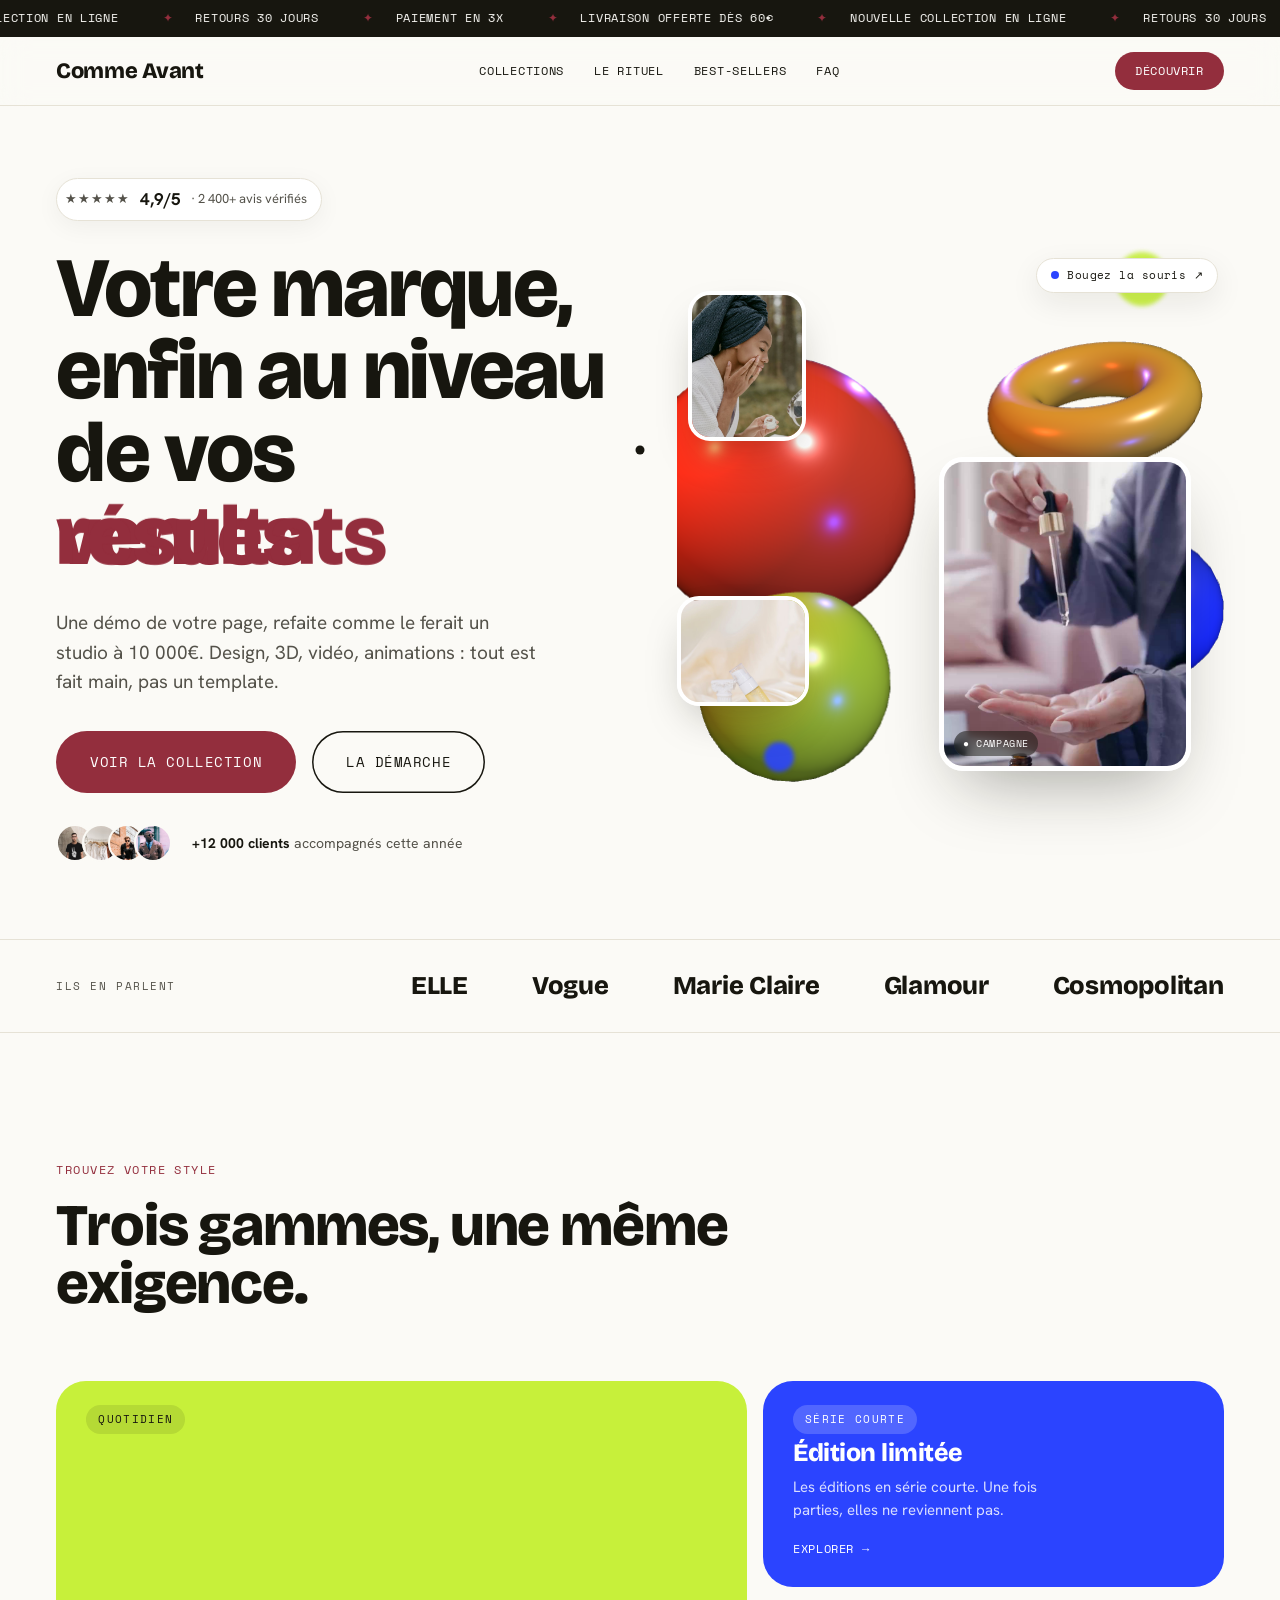
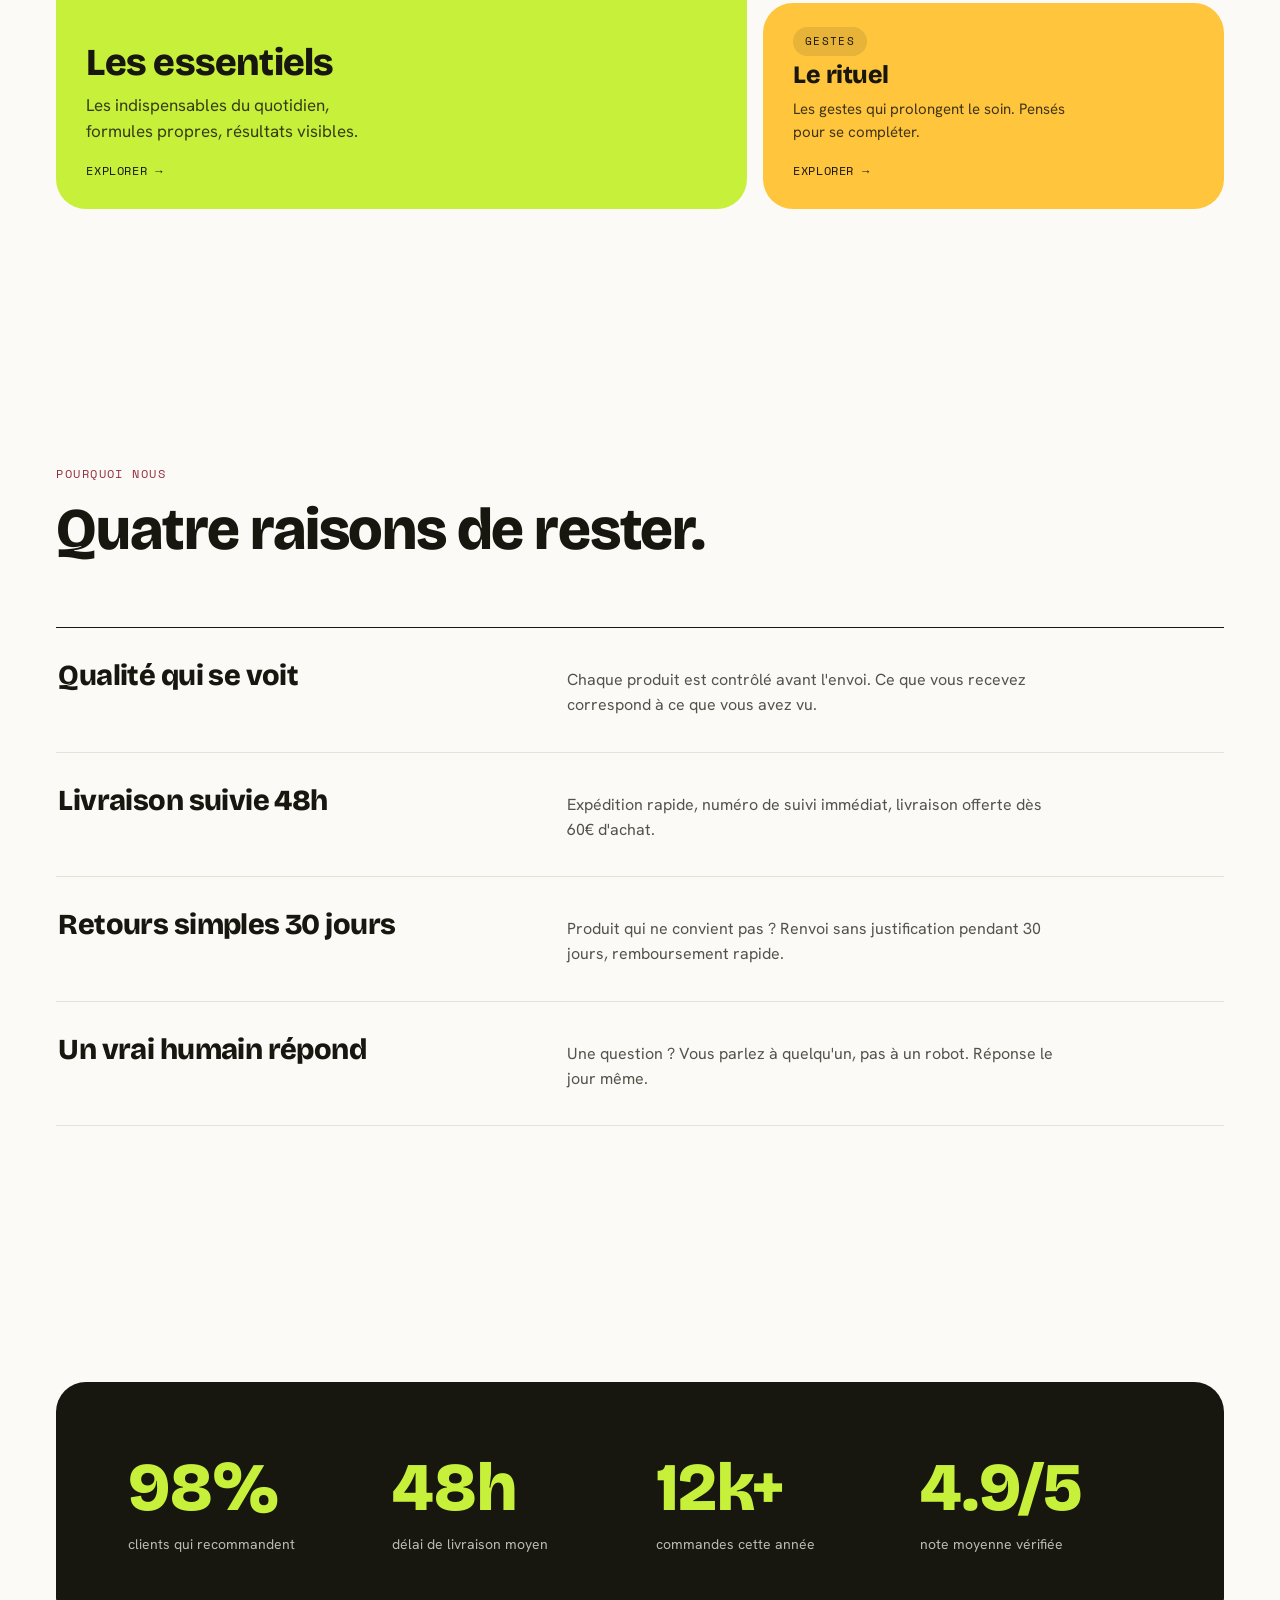
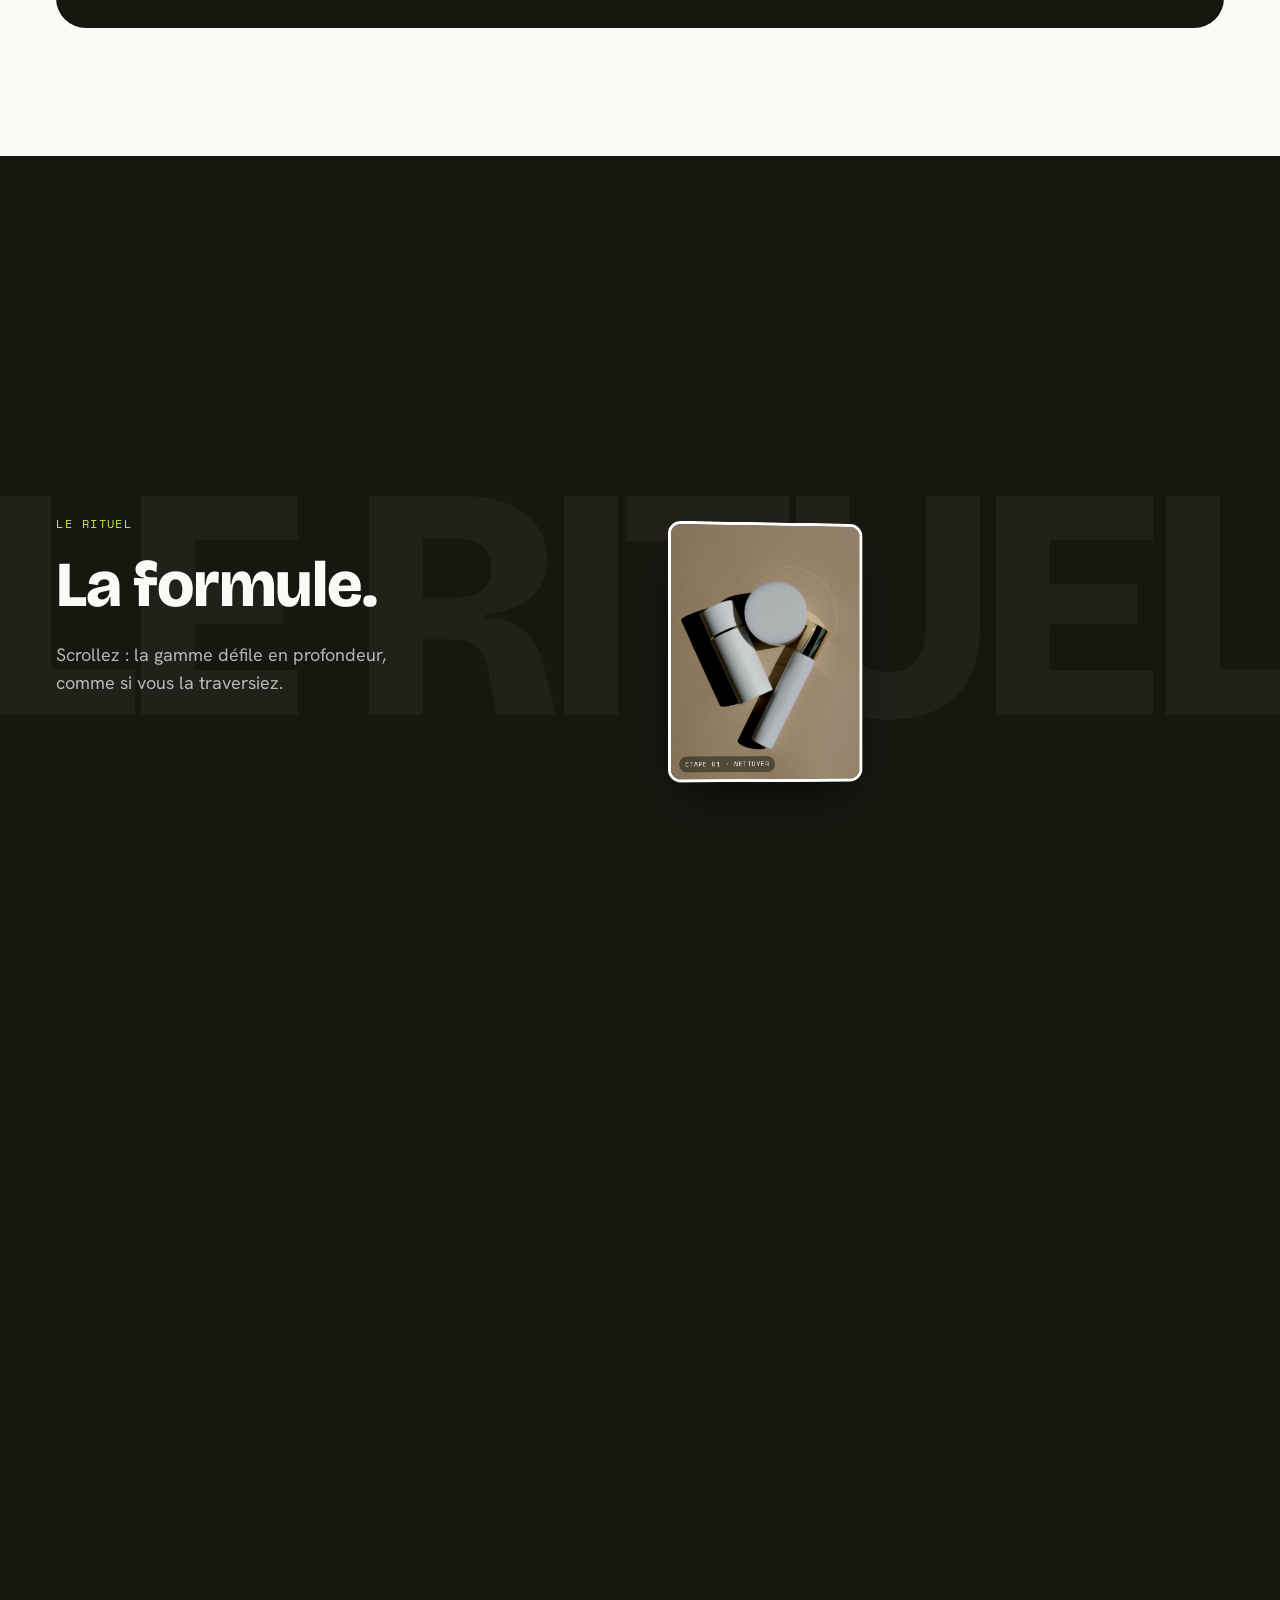
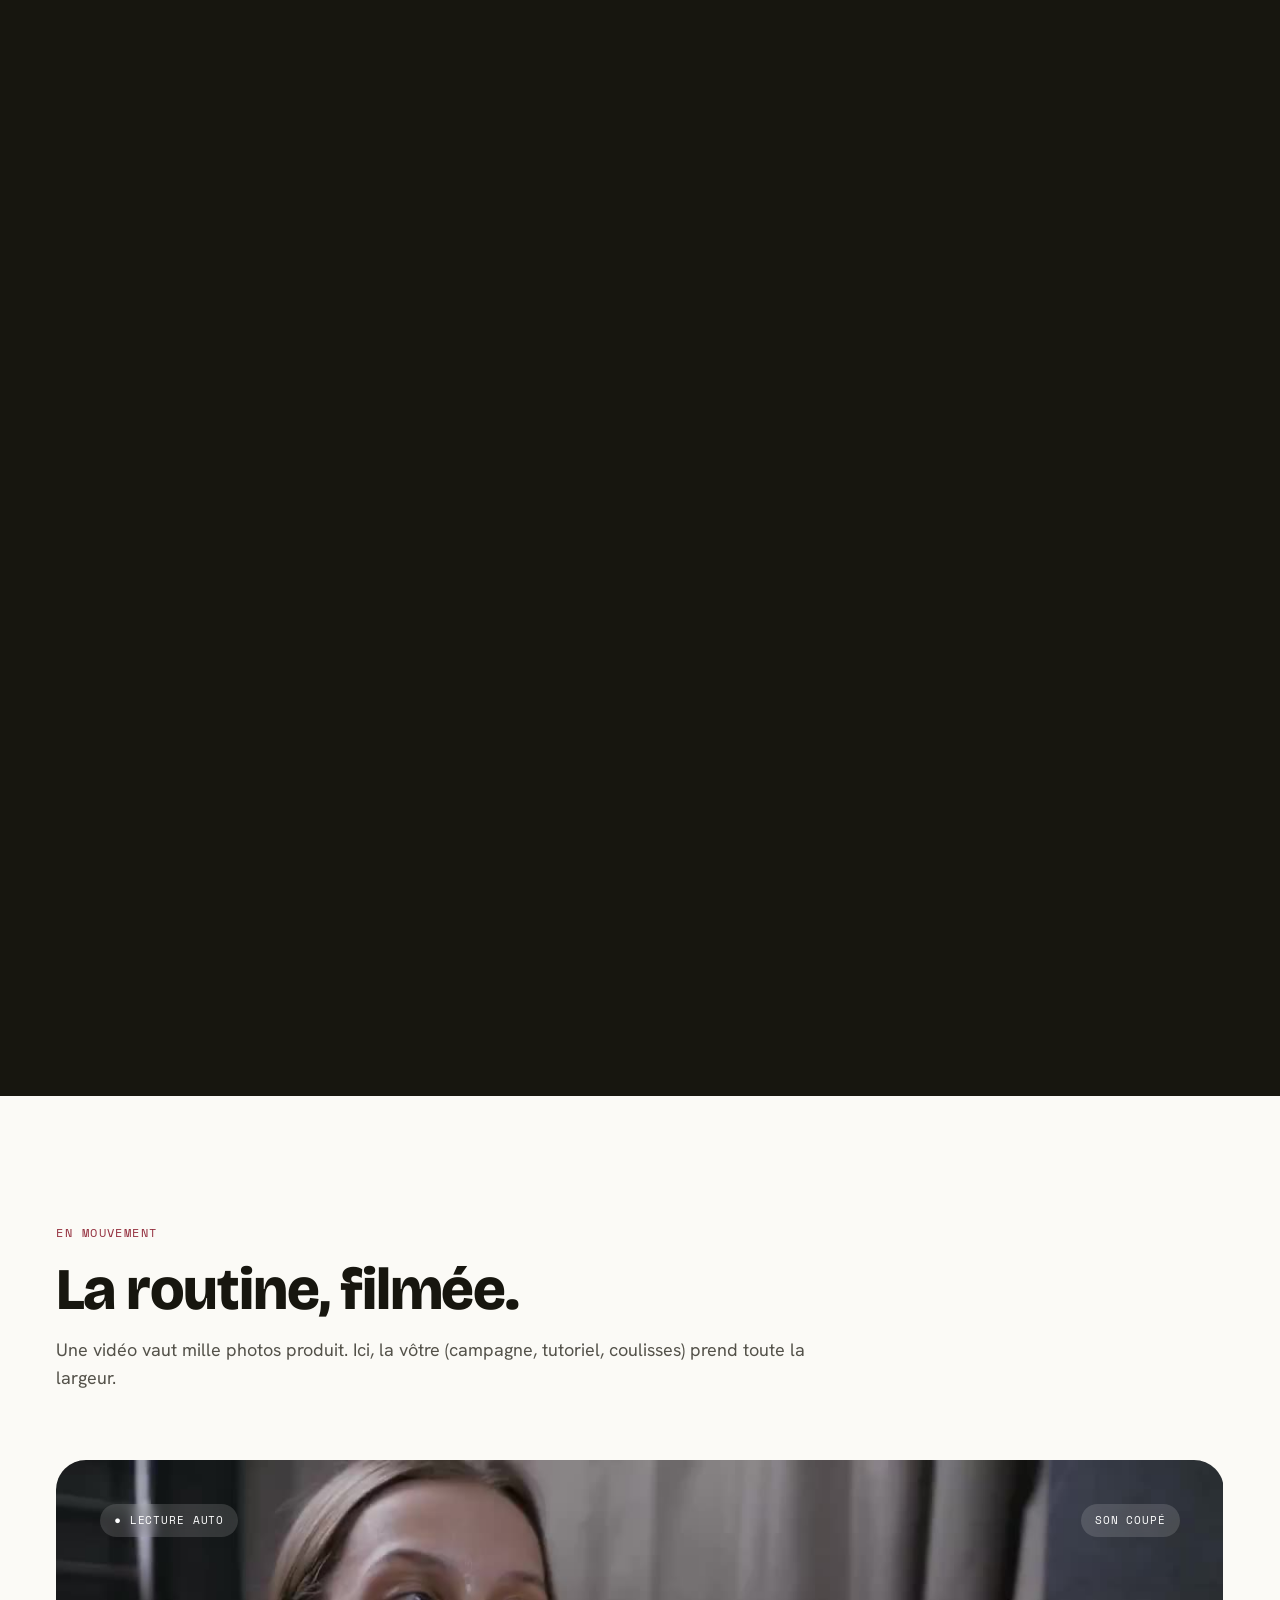
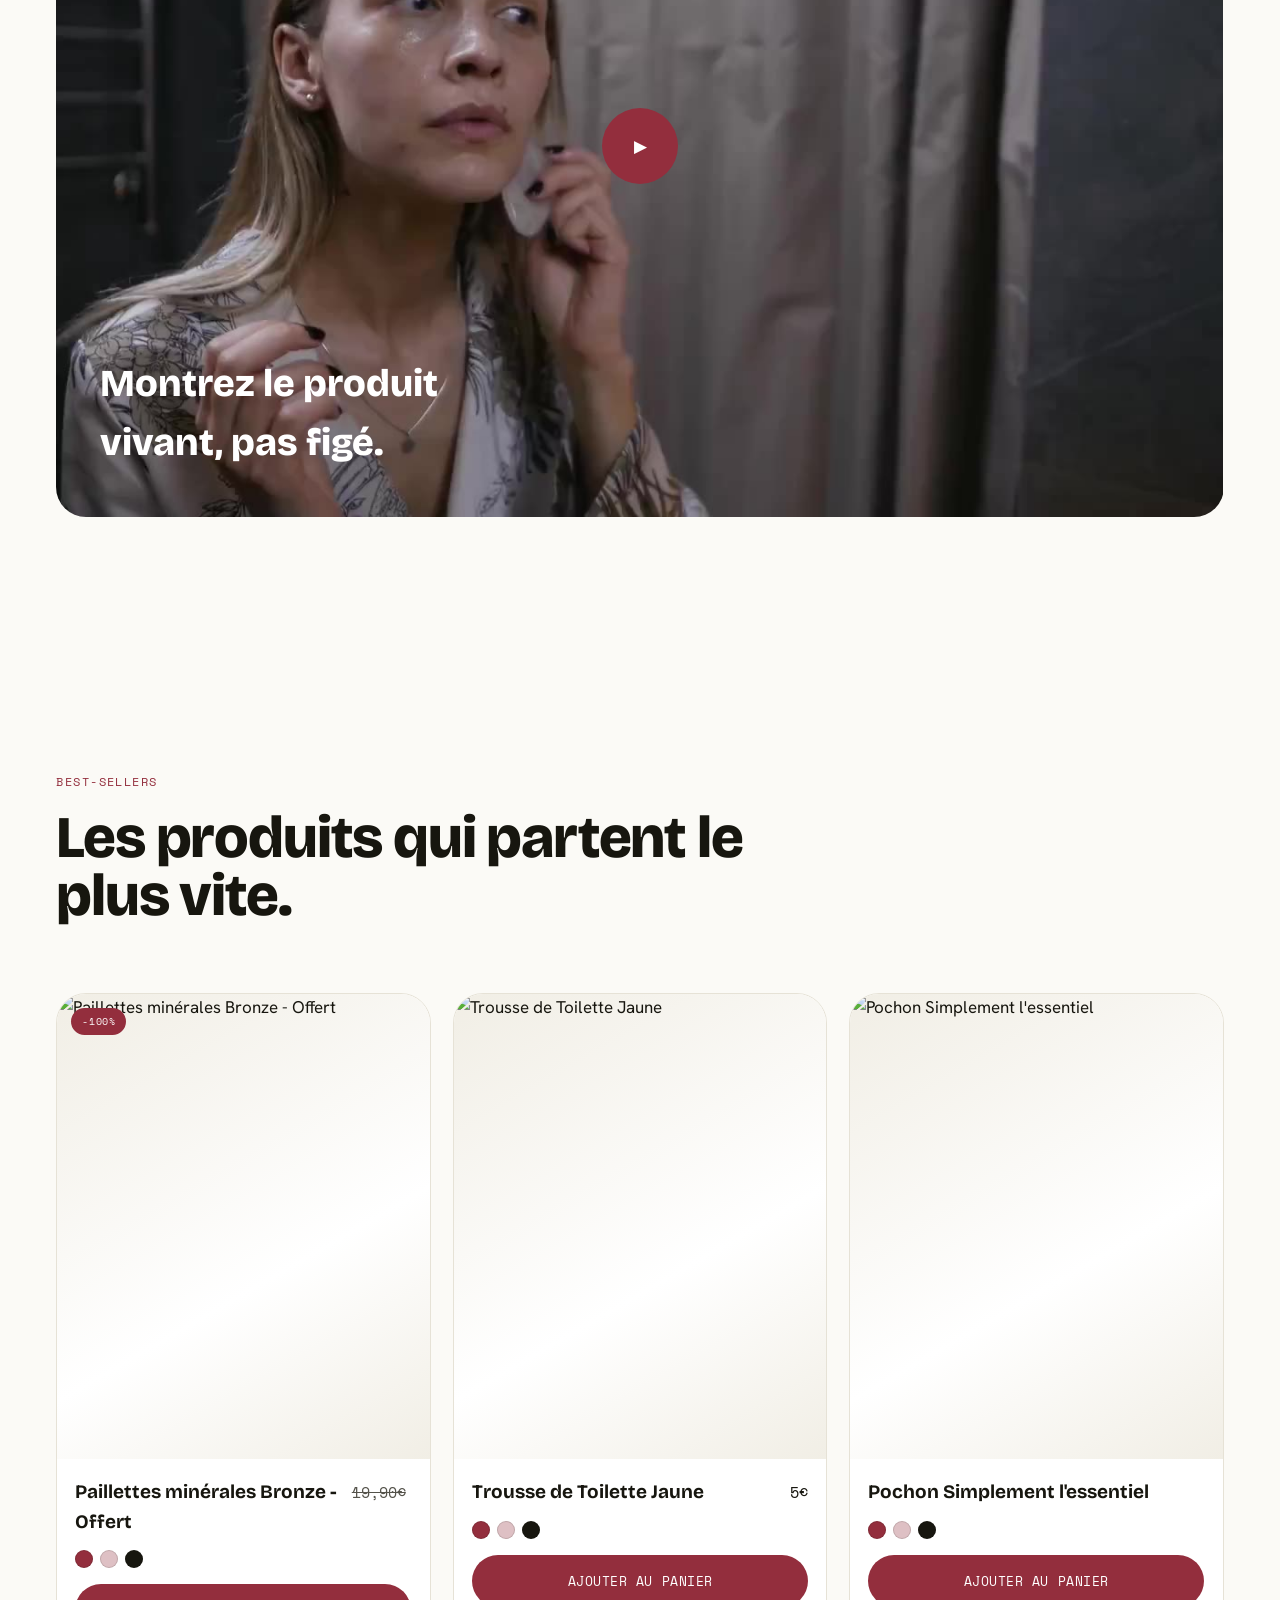
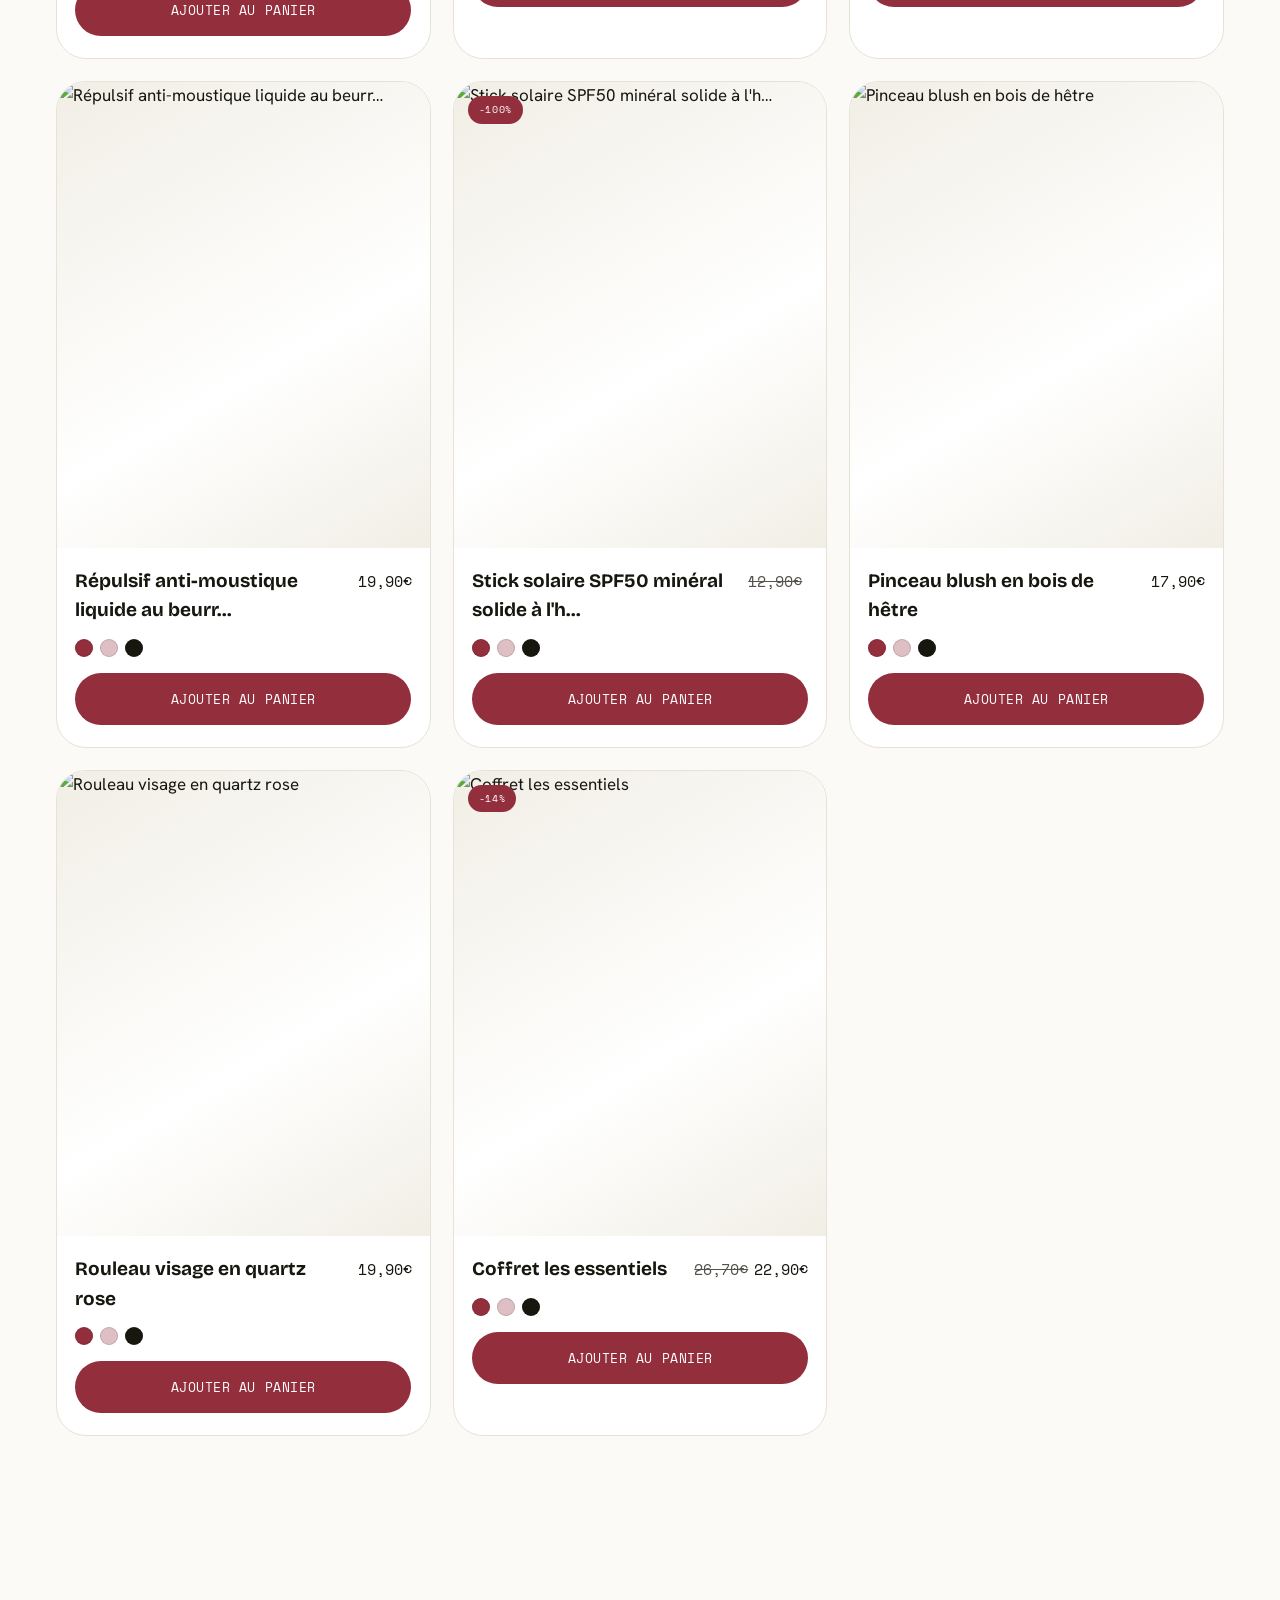
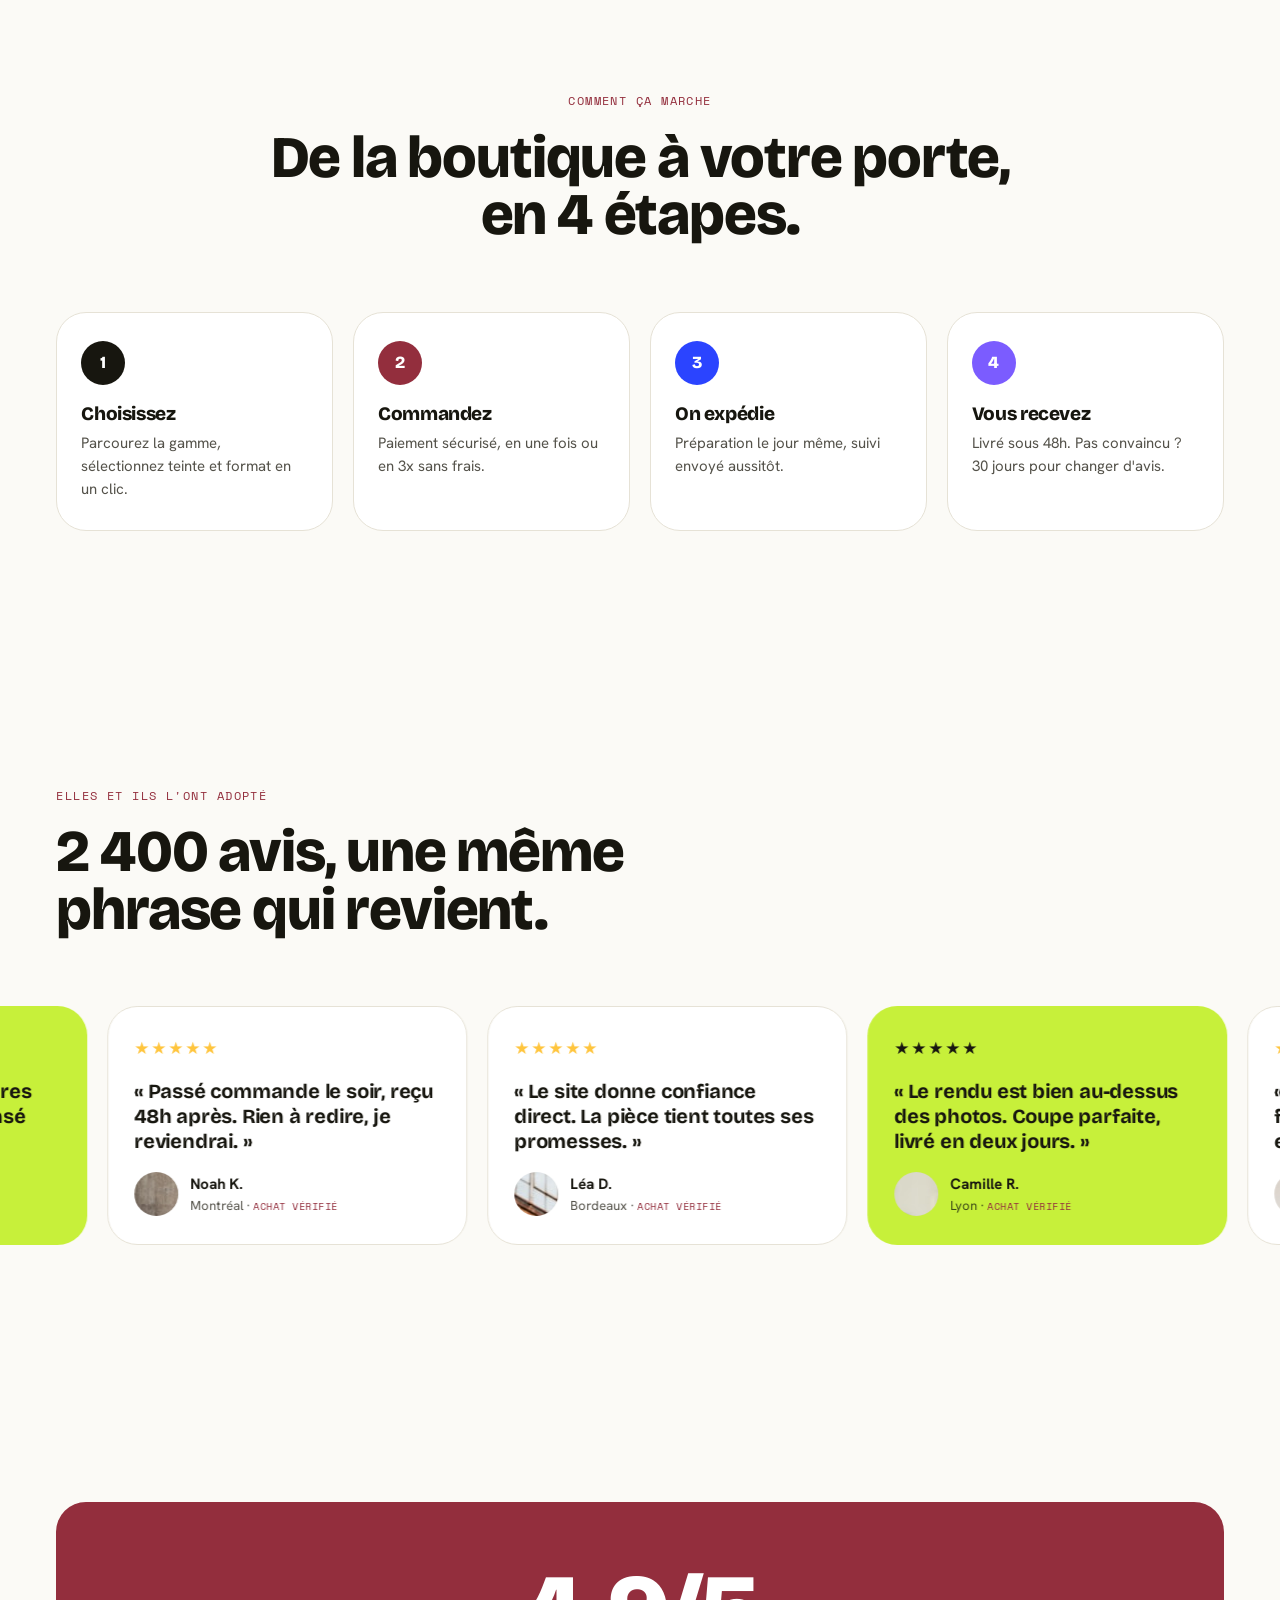
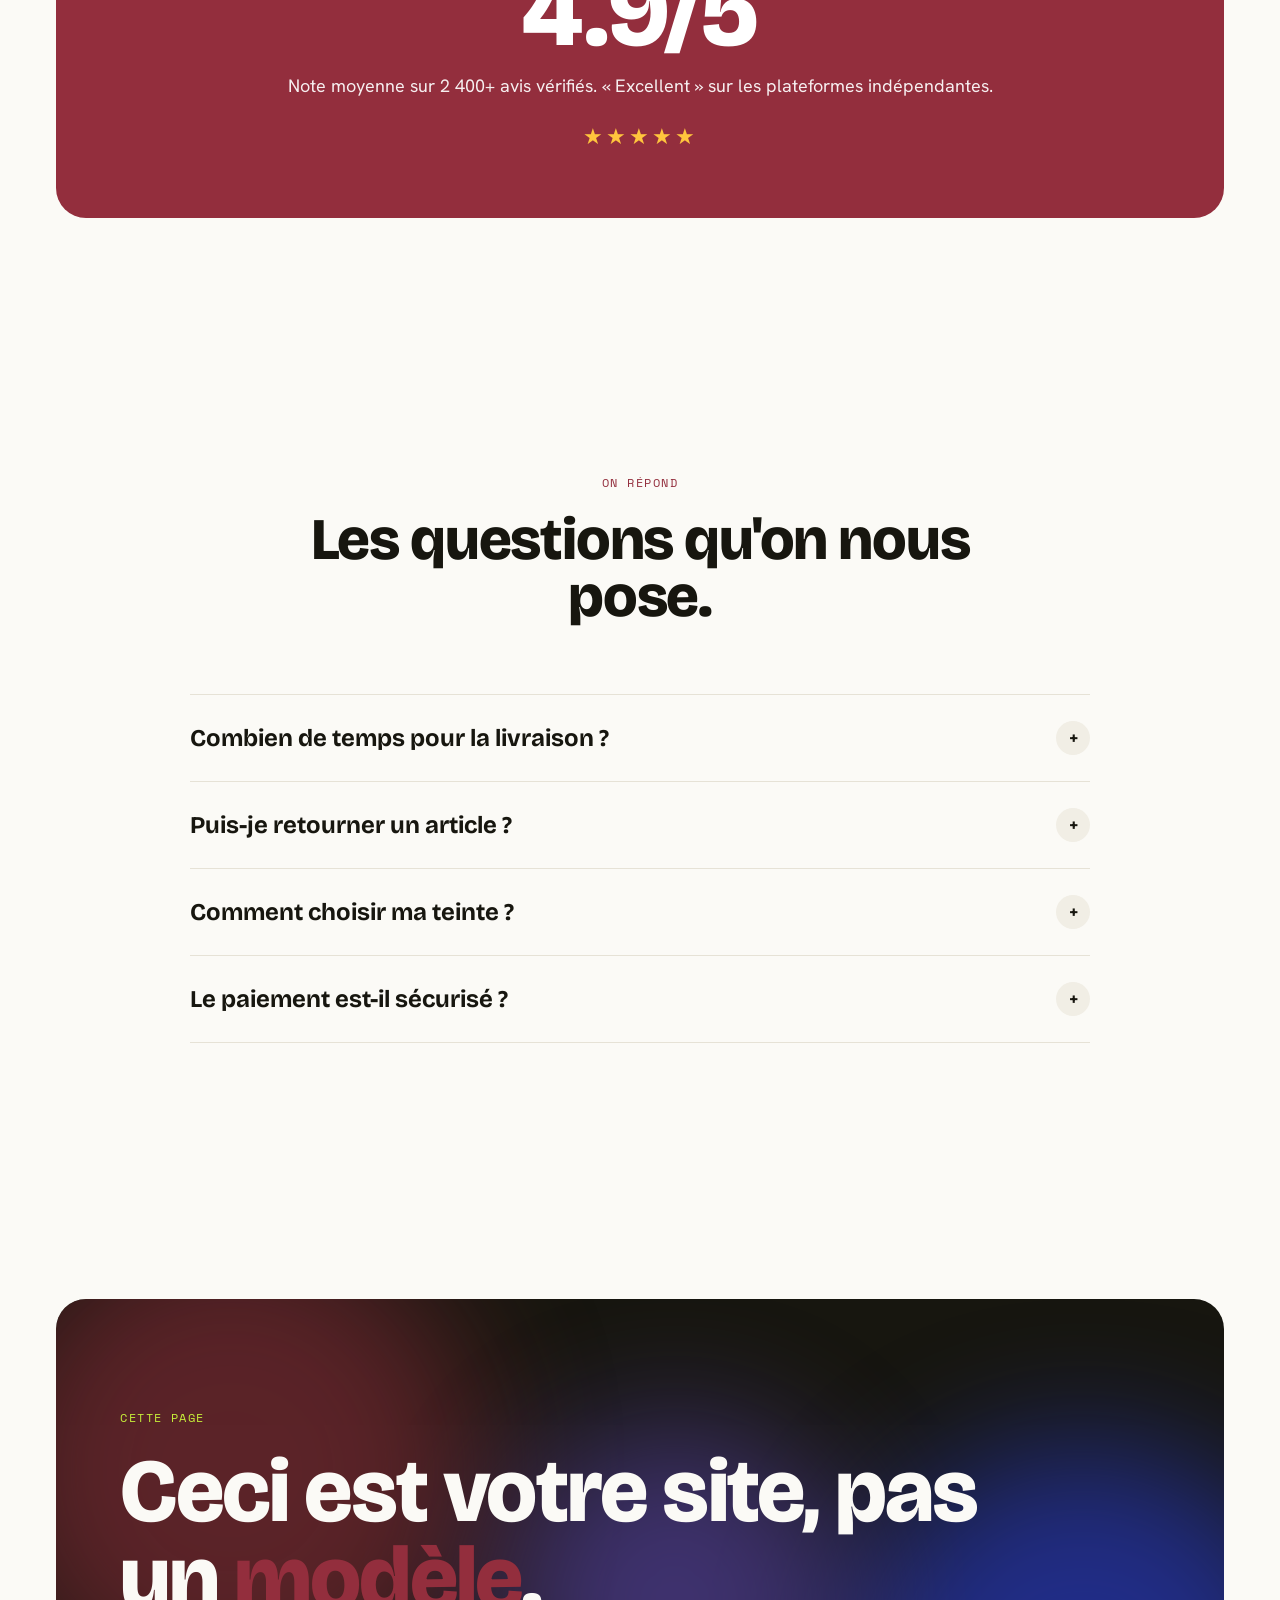
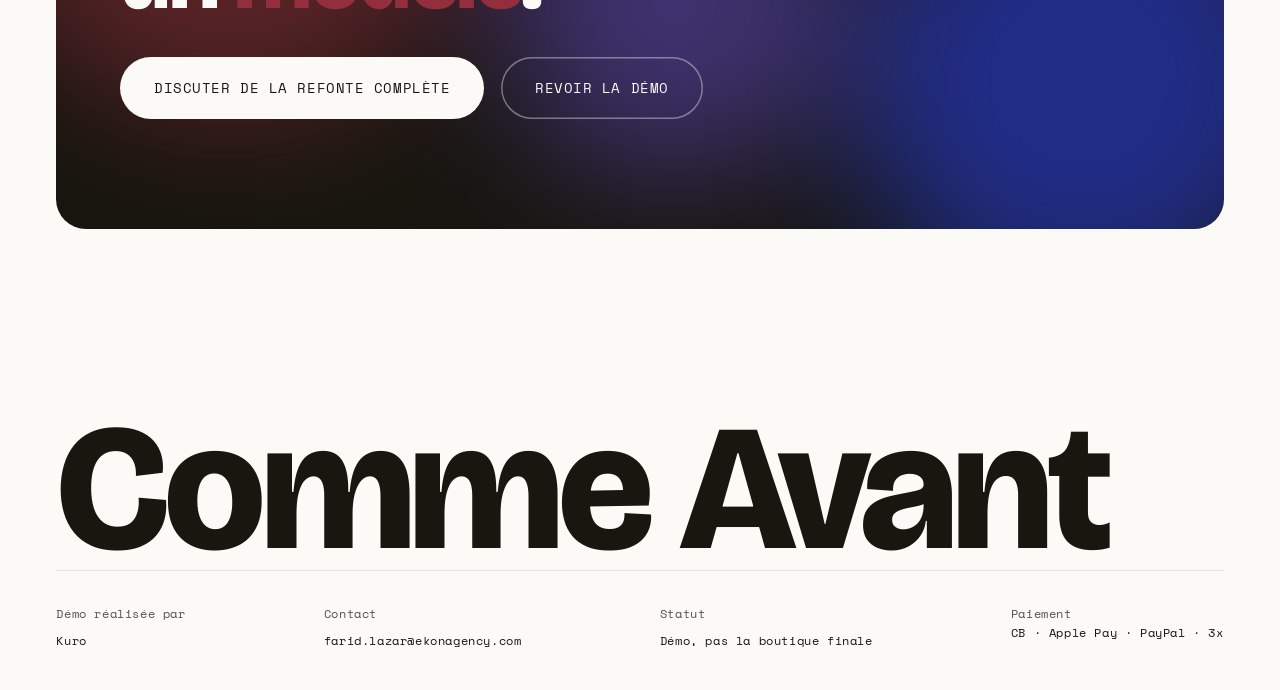
==== comme-avant/index.html @ c8b5a2d0 "Demos beaute (corrections: compteurs, reveals CSS/IO, sections redesign, photos rituel coherentes)" ====
<!doctype html>
<html lang="fr" class="no-js">
<head>
<meta charset="utf-8">
<meta name="viewport" content="width=device-width, initial-scale=1">
<title>Comme Avant · Démo</title>
<meta name="description" content="Démo premium personnalisée · Comme Avant.">
<meta name="theme-color" content="#FBFAF6">
<meta property="og:type" content="website">
<meta property="og:title" content="Comme Avant · Démo premium">
<meta property="og:description" content="Votre marque, enfin au niveau de vos ventes.">
<link rel="icon" href="data:image/svg+xml,%3Csvg xmlns='http://www.w3.org/2000/svg' viewBox='0 0 32 32'%3E%3Crect width='32' height='32' rx='8' fill='%23932E3D'/%3E%3Cpath d='M9 22 L16 9 L23 22 Z' fill='%23fff'/%3E%3C/svg%3E">
<script>document.documentElement.className="js";</script>
<link rel="stylesheet" href="fonts/fonts-local.css">
<link rel="stylesheet" href="styles.css">
</head>
<body>
<!-- ==== PERSO PROSPECT: Comme Avant, farid.lazar@ekonagency.com, images assets/img/, couleur --brand ==== -->

<div class="cursor" aria-hidden="true"></div>

<div class="loader" id="loader" aria-hidden="true">
  <div class="loader__c"><span id="loaderCount">0</span></div>
  <div class="loader__l">Préparation de votre démo</div>
  <div class="loader__bar" id="loaderBar"></div>
</div>

<!-- PROMO BAR -->
<div class="promo" aria-hidden="true">
  <div class="promo__row" id="promoRow">
    <span>Livraison offerte dès 60€</span><span>Nouvelle collection en ligne</span><span>Retours 30 jours</span><span>Paiement en 3x</span>
    <span>Livraison offerte dès 60€</span><span>Nouvelle collection en ligne</span><span>Retours 30 jours</span><span>Paiement en 3x</span>
  </div>
</div>

<!-- NAV -->
<nav class="nav">
  <a class="nav__mark" href="#top" data-swap="logo">Comme Avant</a>
  <div class="nav__links">
    <a href="#pillars">Collections</a>
    <a href="#story">Le rituel</a>
    <a href="#prods">Best-sellers</a>
    <a href="#faq">FAQ</a>
  </div>
  <a class="nav__cta" data-magnetic href="#closing">Découvrir</a>
</nav>

<!-- HERO -->
<header class="hero wrap" id="top">
  <div class="hero__grid">
    <div class="hero__col">
      <div class="hero__badge" data-anim="rise">
        <span class="hero__stars" role="img" aria-label="Noté 4,9 sur 5">★★★★★</span>
        <b>4,9/5</b><span>· 2 400+ avis vérifiés</span>
      </div>
      <h1 class="hero__title" data-anim="rise">Votre marque, <span class="hl">enfin</span> au niveau de vos <span class="rotator" id="rotator"><span class="rotator__w" style="color:var(--brand)">ventes</span><span class="rotator__w" style="color:var(--cobalt)">marges</span><span class="rotator__w" style="color:var(--violet)">ambitions</span><span class="rotator__w" style="color:var(--brand-d)">résultats</span></span></h1>
      <p class="hero__sub" data-anim="rise">Une démo de votre page, refaite comme le ferait un studio à 10 000€. Design, 3D, vidéo, animations : tout est fait main, pas un template.</p>
      <div class="hero__cta" data-anim="rise">
        <a class="btn btn--lg" data-magnetic href="#prods"><span>Voir la collection</span></a>
        <a class="btn btn--out btn--lg" data-magnetic href="#closing"><span>La démarche</span></a>
      </div>
      <div class="hero__proof" data-anim="rise">
        <div class="hero__avatars">
          <i style="background-image:url(assets/img/av5.jpg)"></i>
          <i style="background-image:url(assets/img/av2.jpg)"></i>
          <i style="background-image:url(assets/img/av6.jpg)"></i>
          <i style="background-image:url(assets/img/av1.jpg)"></i>
        </div>
        <p><b>+12 000 clients</b> accompagnés cette année</p>
      </div>
    </div>

    <div class="hero__col">
      <div class="hero__stage">
        <div class="hero__blob" aria-hidden="true"></div>
        <canvas class="hero__canvas" id="heroCanvas" aria-hidden="true"></canvas>
        <span class="deco deco--lg deco--lime" data-float="0.5" style="right:10%;top:1%"></span>
        <span class="deco deco--md deco--cobalt" data-float="0.9" style="left:16%;bottom:4%"></span>
        <span class="deco deco--sm deco--sun" data-float="1.2" style="right:34%;bottom:26%"></span>
        <div class="bubble bubble--a" data-anim="pop" data-float="0.6"><img class="imgcover" src="assets/img/beauty-hero-a.jpg" alt="Soin visage en application"></div>
        <div class="bubble bubble--b" data-anim="pop" data-float="1.0"><img class="imgcover" src="assets/img/beauty-hero-b.jpg" alt="Produit de soin signature"></div>
        <div class="hero__video" data-anim="pop" data-float="0.35">
          <video autoplay muted loop playsinline poster="assets/hero-poster.jpg">
            <source src="assets/hero-film.mp4" type="video/mp4"></video>
          <span class="lbl">● Campagne</span>
        </div>
        <div class="hero__tag hero__tag--b" data-anim="pop" style="top:2%;right:1%;bottom:auto">Bougez la souris ↗</div>
      </div>
    </div>
  </div>
</header>

<!-- PRESS -->
<section class="press">
  <div class="wrap press__in">
    <span class="press__label">Ils en parlent</span>
    <div class="press__logos" data-anim="rise">
      <span>ELLE</span><span>Vogue</span><span>Marie Claire</span><span>Glamour</span><span>Cosmopolitan</span>
    </div>
  </div>
</section>

<!-- PILLARS -->
<section class="section wrap" id="pillars">
  <div class="section__head">
    <p class="section__k eyebrow" data-anim="rise">Trouvez votre style</p>
    <h2 class="section__h" data-anim="rise">Trois gammes, une même exigence.</h2>
  </div>
  <div class="pillars">
    <a class="pillar pillar--1" data-anim="rise" href="#prods">
      <span class="pillar__tag">Quotidien</span>
      <h3 class="pillar__h">Les essentiels</h3>
      <p class="pillar__p">Les indispensables du quotidien, formules propres, résultats visibles.</p>
      <span class="pillar__link">Explorer</span>
    </a>
    <a class="pillar pillar--2" data-anim="rise" href="#prods">
      <span class="pillar__tag">Série courte</span>
      <h3 class="pillar__h">Édition limitée</h3>
      <p class="pillar__p">Les éditions en série courte. Une fois parties, elles ne reviennent pas.</p>
      <span class="pillar__link">Explorer</span>
    </a>
    <a class="pillar pillar--3" data-anim="rise" href="#prods">
      <span class="pillar__tag">Gestes</span>
      <h3 class="pillar__h">Le rituel</h3>
      <p class="pillar__p">Les gestes qui prolongent le soin. Pensés pour se compléter.</p>
      <span class="pillar__link">Explorer</span>
    </a>
  </div>
</section>

<!-- BENEFITS -->
<section class="section wrap">
  <div class="section__head">
    <p class="section__k eyebrow" data-anim="rise">Pourquoi nous</p>
    <h2 class="section__h" data-anim="rise">Quatre raisons de rester.</h2>
  </div>
  <div class="benefits">
    <div class="benefit" data-anim="rise"><h3 class="benefit__h">Qualité qui se voit</h3><p class="benefit__p">Chaque produit est contrôlé avant l'envoi. Ce que vous recevez correspond à ce que vous avez vu.</p></div>
    <div class="benefit" data-anim="rise"><h3 class="benefit__h">Livraison suivie 48h</h3><p class="benefit__p">Expédition rapide, numéro de suivi immédiat, livraison offerte dès 60€ d'achat.</p></div>
    <div class="benefit" data-anim="rise"><h3 class="benefit__h">Retours simples 30 jours</h3><p class="benefit__p">Produit qui ne convient pas ? Renvoi sans justification pendant 30 jours, remboursement rapide.</p></div>
    <div class="benefit" data-anim="rise"><h3 class="benefit__h">Un vrai humain répond</h3><p class="benefit__p">Une question ? Vous parlez à quelqu'un, pas à un robot. Réponse le jour même.</p></div>
  </div>
</section>

<!-- STATS -->
<section class="section wrap">
  <div class="stats">
    <div class="stats__grid">
      <div data-anim="rise"><div class="stat__v" data-count="98" data-suffix="%">0</div><div class="stat__l">clients qui recommandent</div></div>
      <div data-anim="rise"><div class="stat__v" data-count="48" data-suffix="h">0</div><div class="stat__l">délai de livraison moyen</div></div>
      <div data-anim="rise"><div class="stat__v" data-count="12" data-suffix="k+">0</div><div class="stat__l">commandes cette année</div></div>
      <div data-anim="rise"><div class="stat__v" data-count="4.9" data-decimals="1" data-suffix="/5">0</div><div class="stat__l">note moyenne vérifiée</div></div>
    </div>
  </div>
</section>

<!-- STORY · scrollytelling 3D -->
<section class="story" id="story">
  <div class="story__pin" id="storyPin">
    <div class="story__bgword" data-float="0.3" aria-hidden="true">LE RITUEL</div>
    <div class="story__copy">
      <p class="story__k">Le rituel</p>
      <div class="story__steps">
        <h2 class="story__h">
          <span class="story__step">La formule.</span>
          <span class="story__step">La texture.</span>
          <span class="story__step">Le résultat.</span>
          <span class="story__step">La vôtre.</span>
        </h2>
      </div>
      <p class="story__p">Scrollez : la gamme défile en profondeur, comme si vous la traversiez.</p>
    </div>
    <div class="story__stage" id="storyStage">
      <figure class="story__card"><img src="assets/img/beauty-01.jpg" alt="Rituel étape 01"><figcaption class="story__cap">Étape 01 · Nettoyer</figcaption></figure>
      <figure class="story__card"><img src="assets/img/beauty-02.jpg" alt="Rituel étape 02"><figcaption class="story__cap">Étape 02 · Traiter</figcaption></figure>
      <figure class="story__card"><img src="assets/img/beauty-03.jpg" alt="Rituel étape 03"><figcaption class="story__cap">Étape 03 · Hydrater</figcaption></figure>
      <figure class="story__card"><img src="assets/img/beauty-04.jpg" alt="Rituel étape 04"><figcaption class="story__cap">Étape 04 · Protéger</figcaption></figure>
    </div>
  </div>
</section>

<!-- VIDEO -->
<section class="section wrap">
  <div class="section__head">
    <p class="section__k eyebrow" data-anim="rise">En mouvement</p>
    <h2 class="section__h" data-anim="rise">La routine, filmée.</h2>
    <p class="section__p" data-anim="rise">Une vidéo vaut mille photos produit. Ici, la vôtre (campagne, tutoriel, coulisses) prend toute la largeur.</p>
  </div>
  <div class="video" data-anim="rise">
    <video autoplay muted loop playsinline poster="assets/lookbook-poster.jpg">
      <source src="assets/lookbook.mp4" type="video/mp4">
    </video>
    <div class="video__ov">
      <div class="top">
        <span class="video__badge">● Lecture auto</span>
        <span class="video__badge">Son coupé</span>
      </div>
      <div class="video__play" aria-hidden="true">▶</div>
      <div class="video__cap">Montrez le produit vivant, pas figé.</div>
    </div>
  </div>
  <!-- PROD (invisible visiteur) : zone vidéo a remplacer par la video du prospect (campagne, reseaux, lookbook). -->

</section>

<!-- PRODUCTS -->
<section class="section wrap" id="prods">
  <div class="section__head">
    <p class="section__k eyebrow" data-anim="rise">Best-sellers</p>
    <h2 class="section__h" data-anim="rise">Les produits qui partent le plus vite.</h2>
  </div>
  <div class="prods" id="prodGrid"></div>
</section>

<!-- STEPS -->
<section class="section wrap" id="steps">
  <div class="section__head section__head--center">
    <p class="section__k eyebrow" data-anim="rise">Comment ça marche</p>
    <h2 class="section__h" data-anim="rise">De la boutique à votre porte, en 4 étapes.</h2>
  </div>
  <div class="steps">
    <div class="step" data-anim="rise"><div class="step__n">1</div><h3 class="step__h">Choisissez</h3><p class="step__p">Parcourez la gamme, sélectionnez teinte et format en un clic.</p></div>
    <div class="step" data-anim="rise"><div class="step__n">2</div><h3 class="step__h">Commandez</h3><p class="step__p">Paiement sécurisé, en une fois ou en 3x sans frais.</p></div>
    <div class="step" data-anim="rise"><div class="step__n">3</div><h3 class="step__h">On expédie</h3><p class="step__p">Préparation le jour même, suivi envoyé aussitôt.</p></div>
    <div class="step" data-anim="rise"><div class="step__n">4</div><h3 class="step__h">Vous recevez</h3><p class="step__p">Livré sous 48h. Pas convaincu ? 30 jours pour changer d'avis.</p></div>
  </div>
</section>

<!-- TESTIMONIALS -->
<section class="section wrap">
  <div class="section__head">
    <p class="section__k eyebrow" data-anim="rise">Elles et ils l'ont adopté</p>
    <h2 class="section__h" data-anim="rise">2 400 avis, une même phrase qui revient.</h2>
  </div>
  <div class="treel" id="treel"><div class="treel__track" id="treelTrack"></div></div>
  <!-- PROD (invisible visiteur) : avis d'exemple, a remplacer par les vrais avis du prospect (jamais inventes). -->

</section>

<!-- BIG PROOF -->
<section class="section wrap">
  <div class="bigproof" data-anim="rise">
    <div class="bigproof__v"><span data-count="4.9" data-decimals="1">0</span>/5</div>
    <p class="bigproof__p">Note moyenne sur 2 400+ avis vérifiés. « Excellent » sur les plateformes indépendantes.</p>
    <div class="bigproof__stars" role="img" aria-label="Noté 4,9 sur 5">★★★★★</div>
  </div>
</section>

<!-- FAQ -->
<section class="section wrap" id="faq">
  <div class="section__head section__head--center">
    <p class="section__k eyebrow" data-anim="rise">On répond</p>
    <h2 class="section__h" data-anim="rise">Les questions qu'on nous pose.</h2>
  </div>
  <div class="faq">
    <div class="faq__item"><button class="faq__q">Combien de temps pour la livraison ?<span class="faq__ico">+</span></button><div class="faq__a"><p>Préparation le jour même pour toute commande passée avant 15h. Livraison suivie sous 48h en moyenne, offerte dès 60€ d'achat.</p></div></div>
    <div class="faq__item"><button class="faq__q">Puis-je retourner un article ?<span class="faq__ico">+</span></button><div class="faq__a"><p>Oui, 30 jours pour changer d'avis, sans justification. Remboursement dès réception du retour, généralement sous 3 jours ouvrés.</p></div></div>
    <div class="faq__item"><button class="faq__q">Comment choisir ma teinte ?<span class="faq__ico">+</span></button><div class="faq__a"><p>Chaque fiche produit détaille teintes et types de peau. En cas de doute, notre équipe répond le jour même pour vous orienter.</p></div></div>
    <div class="faq__item"><button class="faq__q">Le paiement est-il sécurisé ?<span class="faq__ico">+</span></button><div class="faq__a"><p>Paiement 100% sécurisé (CB, Apple Pay, PayPal) et possibilité de régler en 3x sans frais dès 100€.</p></div></div>
  </div>
</section>

<!-- CLOSING -->
<section class="section wrap" id="closing">
  <div class="closing">
    <div class="closing__glow" aria-hidden="true"><span class="g1"></span><span class="g2"></span><span class="g3"></span></div>
    <div class="closing__in">
      <p class="closing__k eyebrow" style="color:var(--lime)" data-anim="rise">Cette page</p>
      <h2 class="closing__h" data-anim="rise">Ceci est votre site, pas un <em>modèle</em>.</h2>
      <div class="closing__cta" data-anim="rise">
        <a class="btn btn--ink btn--lg" data-magnetic href="mailto:farid.lazar@ekonagency.com"><span>Discuter de la refonte complète</span></a>
        <a class="btn btn--out btn--lg" data-magnetic href="#prods" style="box-shadow:inset 0 0 0 1.5px rgba(251,250,246,.4); color:var(--paper)"><span>Revoir la démo</span></a>
      </div>
    </div>
  </div>
</section>

<!-- FOOTER -->
<footer class="footer wrap">
  <div class="footer__mark" data-swap="logo-big">Comme Avant</div>
  <div class="footer__grid">
    <div class="footer__col">Démo réalisée par<br><a href="mailto:farid.lazar@ekonagency.com">Kuro</a></div>
    <div class="footer__col">Contact<br><a href="mailto:farid.lazar@ekonagency.com">farid.lazar@ekonagency.com</a></div>
    <div class="footer__col">Statut<br><a href="#top">Démo, pas la boutique finale</a></div>
    <div class="footer__col">Paiement<br><span style="color:var(--ink)">CB · Apple Pay · PayPal · 3x</span></div>
  </div>
</footer>

<script src="lib/lenis.min.js"></script>
<script src="lib/gsap.min.js"></script>
<script src="lib/ScrollTrigger.min.js"></script>
<script src="lib/three.min.js"></script>
<style id="brandvars">:root{--brand:#932E3D;--cta:#932E3D;--brand-d:#932E3D}</style>
<script>window.__DEMO_PRODUCTS=[{"n": "Paillettes minérales Bronze - Offert", "p": "", "o": "19,90€", "c": ["#932E3D", "#DEC0C4", "#17160F"], "flag": "-100%", "a": "https://cdn.shopify.com/s/files/1/2281/4553/files/paillettes-minerales-bronze-packshot-recto-comme-avant.jpg?v=1753091715", "b": "https://cdn.shopify.com/s/files/1/2281/4553/files/paillettes-minerales-bronze-packshot-recto-comme-avant.jpg?v=1753091715"}, {"n": "Trousse de Toilette Jaune", "p": "5€", "o": "", "c": ["#932E3D", "#DEC0C4", "#17160F"], "flag": "", "a": "https://cdn.shopify.com/s/files/1/2281/4553/files/packshot-trousse-ete-jaune-comme-avant.jpg?v=1781085157", "b": "https://cdn.shopify.com/s/files/1/2281/4553/files/packshot-trousse-ete-jaune-comme-avant.jpg?v=1781085157"}, {"n": "Pochon Simplement l'essentiel", "p": "", "o": "", "c": ["#932E3D", "#DEC0C4", "#17160F"], "flag": "", "a": "https://cdn.shopify.com/s/files/1/2281/4553/files/MicrosoftTeams-image_36.png?v=1700233023", "b": "https://cdn.shopify.com/s/files/1/2281/4553/files/MicrosoftTeams-image_36.png?v=1700233023"}, {"n": "Répulsif anti-moustique liquide au beurr…", "p": "19,90€", "o": "", "c": ["#932E3D", "#DEC0C4", "#17160F"], "flag": "", "a": "https://cdn.shopify.com/s/files/1/2281/4553/files/packshot-repulsif-liquide-recto-comme-avant_d2c3407c-a57d-4a80-a1a5-245936ffe4c4.jpg?v=1772459983", "b": "https://cdn.shopify.com/s/files/1/2281/4553/files/studio-repulsif-liquide-carre-1-comme-avant_ccc74de2-70a5-4d21-9bd7-cf945c173ba6.jpg?v=1772459983"}, {"n": "Stick solaire SPF50 minéral solide à l'h…", "p": "", "o": "12,90€", "c": ["#932E3D", "#DEC0C4", "#17160F"], "flag": "-100%", "a": "https://cdn.shopify.com/s/files/1/2281/4553/files/stick-solaire-spf50-packshot-produit.jpg?v=1756475294", "b": "https://cdn.shopify.com/s/files/1/2281/4553/files/photo-stick-solaire-utilisation-comme-avant.jpg?v=1720013562"}, {"n": "Pinceau blush en bois de hêtre", "p": "17,90€", "o": "", "c": ["#932E3D", "#DEC0C4", "#17160F"], "flag": "", "a": "https://cdn.shopify.com/s/files/1/2281/4553/files/packshot-pinceau-maquillage-carre-comme-avant_811e593d-3ff0-4b7d-94eb-3cf0e77fea80.jpg?v=1763721213", "b": "https://cdn.shopify.com/s/files/1/2281/4553/files/blush-corail-tuto-utilisation-4-lola-comme-avant_c741670e-18ab-4f16-a45d-231745a312f8.jpg?v=1763721213"}, {"n": "Rouleau visage en quartz rose", "p": "19,90€", "o": "", "c": ["#932E3D", "#DEC0C4", "#17160F"], "flag": "", "a": "https://cdn.shopify.com/s/files/1/2281/4553/files/packshot_roll_on_comme_avant.jpg?v=1760534292", "b": "https://cdn.shopify.com/s/files/1/2281/4553/files/gif-roll-on-comme-avant.gif?v=1760534292"}, {"n": "Coffret les essentiels", "p": "22,90€", "o": "26,70€", "c": ["#932E3D", "#DEC0C4", "#17160F"], "flag": "-14%", "a": "https://cdn.shopify.com/s/files/1/2281/4553/files/packshot-coffret-essentiel-shamp-comme-avant.jpg?v=1760534498", "b": "https://cdn.shopify.com/s/files/1/2281/4553/files/coffret-essentiel-shampoing-studio-comme-avant.jpg?v=1761842592"}];</script>
<script src="app.js"></script>
</body>
</html>
---- comme-avant/fonts/fonts-local.css ----
/* Polices auto-hébergées (0 CDN) */
@font-face{ font-family:'Bricolage Grotesque'; font-weight:400 800; font-display:swap;
  src:url('./bricolage.woff2') format('woff2'); }
@font-face{ font-family:'Hanken Grotesk'; font-weight:400 700; font-display:swap;
  src:url('./hanken.woff2') format('woff2'); }
@font-face{ font-family:'Space Mono'; font-weight:400; font-display:swap;
  src:url('./spacemono.woff2') format('woff2'); }
---- comme-avant/styles.css ----
/* =========================================================
   DÉMO PREMIUM V3 · clair & vif, storefront conversion
   Réf langage: Space Goods (light/vivid/social proof) + 3D interactif
   Motion: Lenis + GSAP/ScrollTrigger + Three.js (cluster 3D hero)
   Perso prospect: :root (couleur marque = --brand) + data-swap
   ========================================================= */

:root{
  --paper:   #FBFAF6;
  --paper-2: #F1EEE5;
  --card:    #FFFFFF;
  --ink:     #17160F;
  --ink-soft:#54524A;      /* AA sur --paper */
  --line:    #E6E2D6;

  /* accents vifs */
  --brand:   #FF4D2E;      /* accent vif marque (3D, graphique, large) · swap par prospect */
  --cta:     #D53810;      /* fond des zones à petit texte blanc · AA 4.77 sur blanc */
  --brand-d: #C0330F;      /* petit texte rouge · AA sur clair (5.6:1) */
  --lime:    #C7F03A;
  --cobalt:  #2B44FF;
  --violet:  #7B5CFF;
  --sun:     #FFC53D;

  --f-display:'Bricolage Grotesque', sans-serif;
  --f-body:   'Hanken Grotesk', sans-serif;
  --f-mono:   'Space Mono', monospace;

  --gutter: clamp(20px, 4.4vw, 80px);
  --container: 1420px;
  --r: 18px; --r-lg: 30px; --r-pill: 999px;

  --e-out: cubic-bezier(.16,1,.3,1);
  --e-io:  cubic-bezier(.76,0,.24,1);
}

*{ box-sizing:border-box; margin:0; padding:0; }
html{ background:var(--paper); }
.lenis.lenis-smooth{ scroll-behavior:auto !important; }
.lenis.lenis-stopped{ overflow:hidden; }

body{ background:var(--paper); color:var(--ink); font-family:var(--f-body);
  font-size:17px; line-height:1.55; -webkit-font-smoothing:antialiased; overflow-x:hidden; }
@media (prefers-reduced-motion: reduce){ *{ animation-duration:.001ms !important; transition-duration:.001ms !important; } }

img,video{ display:block; max-width:100%; }
a{ color:inherit; text-decoration:none; }
button{ font-family:inherit; cursor:pointer; border:none; background:none; color:inherit; }
:focus-visible{ outline:3px solid var(--cobalt); outline-offset:3px; border-radius:4px; }

.wrap{ max-width:var(--container); margin-inline:auto; padding-inline:var(--gutter); }
.mono{ font-family:var(--f-mono); font-size:12px; letter-spacing:.08em; text-transform:uppercase; }
.eyebrow{ font-family:var(--f-mono); font-size:12px; letter-spacing:.12em; text-transform:uppercase; color:var(--brand-d); }

h1,h2,h3{ font-family:var(--f-display); font-weight:800; line-height:.98; letter-spacing:-.02em; }

/* custom cursor */
.cursor{ position:fixed; top:0; left:0; z-index:9999; pointer-events:none; width:9px; height:9px;
  border-radius:50%; background:var(--ink); transform:translate(-50%,-50%);
  transition:width .35s var(--e-out), height .35s var(--e-out), background .3s, mix-blend-mode .3s; }
.cursor--big{ width:56px; height:56px; background:var(--brand); mix-blend-mode:multiply; }
@media (hover:none),(pointer:coarse){ .cursor{ display:none; } }

/* loader */
.loader{ position:fixed; inset:0; z-index:10000; background:var(--ink); color:var(--paper);
  display:flex; align-items:flex-end; justify-content:space-between; padding:var(--gutter); }
.loader__c{ font-family:var(--f-display); font-weight:800; font-size:clamp(70px,17vw,240px); line-height:.8; }
.loader__l{ font-family:var(--f-mono); font-size:12px; letter-spacing:.14em; text-transform:uppercase; color:rgba(251,250,246,.5); }
.loader__bar{ position:absolute; left:0; bottom:0; height:3px; width:0; background:var(--brand); }

/* buttons */
.btn{ position:relative; display:inline-flex; align-items:center; gap:11px; font-family:var(--f-mono);
  font-size:13px; letter-spacing:.04em; text-transform:uppercase; padding:16px 26px; border-radius:var(--r-pill);
  background:var(--cta); color:#fff; overflow:hidden; isolation:isolate; will-change:transform; }
.btn span{ position:relative; z-index:2; }
.btn::before{ content:""; position:absolute; inset:0; z-index:1; background:var(--ink); transform:translateY(101%); transition:transform .5s var(--e-out); }
.btn:hover::before{ transform:translateY(0); }
.btn--ink{ background:var(--ink); color:#fff; } .btn--ink::before{ background:var(--cta); }
.btn--out{ background:transparent; color:var(--ink); box-shadow:inset 0 0 0 1.5px var(--ink); }
.btn--out::before{ background:var(--ink); } .btn--out:hover{ color:#fff; }
.btn--lg{ padding:20px 34px; font-size:14px; }

/* =========================================================
   PROMO BAR + NAV
   ========================================================= */
.promo{ background:var(--ink); color:var(--paper); overflow:hidden; padding:9px 0; }
.promo__row{ display:flex; white-space:nowrap; will-change:transform; }
.promo__row span{ font-family:var(--f-mono); font-size:12px; letter-spacing:.06em; text-transform:uppercase; padding-inline:22px; display:inline-flex; gap:22px; align-items:center; }
.promo__row span::before{ content:"✦"; color:var(--brand); }

.nav{ position:sticky; top:0; z-index:200; background:color-mix(in srgb, var(--paper) 82%, transparent);
  backdrop-filter:blur(14px); -webkit-backdrop-filter:blur(14px); border-bottom:1px solid var(--line);
  display:flex; align-items:center; justify-content:space-between; padding:15px var(--gutter); }
.nav__mark{ font-family:var(--f-display); font-weight:800; font-size:22px; letter-spacing:-.02em; }
.nav__links{ display:flex; gap:30px; }
.nav__links a{ font-family:var(--f-mono); font-size:12px; letter-spacing:.06em; text-transform:uppercase; position:relative; padding:4px 0; }
.nav__links a::after{ content:""; position:absolute; left:0; bottom:0; width:0; height:2px; background:var(--brand); transition:width .45s var(--e-out); }
.nav__links a:hover::after{ width:100%; }
.nav__cta{ font-family:var(--f-mono); font-size:12px; letter-spacing:.05em; text-transform:uppercase; background:var(--cta); color:#fff; padding:10px 20px; border-radius:var(--r-pill); }
@media (max-width:880px){ .nav__links{ display:none; } }

/* =========================================================
   HERO
   ========================================================= */
.hero{ position:relative; padding-top:clamp(40px,6vw,72px); padding-bottom:clamp(40px,6vw,80px); overflow:hidden; }
.hero__grid{ display:grid; grid-template-columns:1.02fr .98fr; gap:clamp(24px,4vw,64px); align-items:center; }
@media (max-width:940px){ .hero__grid{ grid-template-columns:1fr; } }
.hero__badge{ display:inline-flex; align-items:center; gap:10px; background:var(--card); border:1px solid var(--line);
  border-radius:var(--r-pill); padding:7px 14px 7px 8px; margin-bottom:26px; box-shadow:0 6px 24px rgba(23,22,15,.05); }
.hero__stars{ color:var(--sun); font-size:14px; letter-spacing:1px; }
.hero__badge b{ font-weight:700; } .hero__badge span{ color:var(--ink-soft); font-size:13px; }
.hero__title{ font-size:clamp(46px,6.6vw,88px); margin-bottom:24px; }
.rotator{ position:relative; display:inline-grid; vertical-align:top; overflow:hidden; padding-bottom:.08em; }
.rotator__w{ grid-area:1/1; opacity:0; white-space:nowrap; will-change:transform,opacity; }
.no-js .rotator__w:first-child{ opacity:1; }
.hero__title .hl{ position:relative; white-space:nowrap; color:var(--ink); }
.hero__title .hl::after{ content:""; position:absolute; left:-.04em; right:-.04em; bottom:.06em; height:.36em; z-index:-1;
  background:var(--lime); border-radius:6px; transform:scaleX(0); transform-origin:left; }
.hero__title.is-in .hl::after{ transform:scaleX(1); transition:transform .8s .5s var(--e-out); }
.hero__sub{ font-size:19px; color:var(--ink-soft); max-width:44ch; margin-bottom:34px; }
.hero__cta{ display:flex; align-items:center; gap:16px; flex-wrap:wrap; margin-bottom:32px; }
.hero__proof{ display:flex; align-items:center; gap:20px; flex-wrap:wrap; }
.hero__avatars{ display:flex; }
.hero__avatars i{ width:38px; height:38px; border-radius:50%; border:2px solid var(--paper); margin-left:-12px; background-size:cover; }
.hero__avatars i:first-child{ margin-left:0; }
.hero__proof p{ font-size:14px; color:var(--ink-soft); } .hero__proof b{ color:var(--ink); }

.hero__stage{ position:relative; aspect-ratio:1/1; }
.hero__canvas{ position:absolute; inset:0; width:100%; height:100%; }
.hero__blob{ position:absolute; inset:6% 6%; z-index:-1; border-radius:46% 54% 58% 42%/46% 44% 56% 54%;
  background:radial-gradient(120% 120% at 30% 25%, var(--sun), var(--brand) 55%, var(--violet)); filter:blur(4px); opacity:.16;
  animation:blob 14s var(--e-io) infinite alternate; }
@keyframes blob{ to{ border-radius:54% 46% 42% 58%/58% 56% 44% 42%; transform:rotate(12deg) scale(1.05); } }
.hero__tag{ position:absolute; z-index:3; background:var(--card); border:1px solid var(--line); border-radius:var(--r-pill);
  padding:8px 14px; font-family:var(--f-mono); font-size:11px; letter-spacing:.04em; box-shadow:0 10px 30px rgba(23,22,15,.08); display:flex; align-items:center; gap:8px; }
.hero__tag::before{ content:""; width:8px; height:8px; border-radius:50%; }
.hero__tag--a{ top:14%; left:-2%; } .hero__tag--a::before{ background:var(--brand); }
.hero__tag--b{ bottom:16%; right:-3%; } .hero__tag--b::before{ background:var(--cobalt); }
@media (max-width:940px){ .hero__stage{ max-width:520px; margin-inline:auto; } }

/* =========================================================
   MARQUEE / PRESS
   ========================================================= */
.press{ border-block:1px solid var(--line); padding:26px 0; }
.press__in{ display:flex; align-items:center; gap:clamp(30px,6vw,80px); justify-content:space-between; flex-wrap:wrap; }
.press__label{ font-family:var(--f-mono); font-size:11px; letter-spacing:.14em; text-transform:uppercase; color:var(--ink-soft); }
.press__logos{ display:flex; align-items:center; gap:clamp(24px,5vw,64px); flex-wrap:wrap; opacity:.72; }
.press__logos span{ font-family:var(--f-display); font-weight:800; font-size:clamp(18px,2vw,26px); letter-spacing:-.01em; }

/* =========================================================
   SECTION scaffolding
   ========================================================= */
.section{ padding-block:clamp(72px,10vw,130px); }
.section__head{ max-width:760px; margin-bottom:clamp(40px,6vw,68px); }
.section__head--center{ margin-inline:auto; text-align:center; }
.section__k{ margin-bottom:18px; }
.section__h{ font-size:clamp(32px,4.6vw,60px); }
.section__p{ margin-top:18px; font-size:18px; color:var(--ink-soft); }

/* PILLARS : composition asymetrique (une gamme mise en avant, sans numeros) */
.pillars{ display:grid; grid-template-columns:1.5fr 1fr; grid-auto-rows:1fr; gap:16px; }
@media (max-width:860px){ .pillars{ grid-template-columns:1fr; } }
.pillar{ position:relative; border-radius:var(--r-lg); padding:32px 30px 28px; min-height:206px; overflow:hidden;
  display:flex; flex-direction:column; justify-content:flex-end; color:var(--ink); transition:transform .5s var(--e-out); }
.pillar--1{ grid-row:span 2; min-height:400px; }
@media (max-width:860px){ .pillar--1{ grid-row:auto; min-height:280px; } }
.pillar:hover{ transform:translateY(-8px); }
.pillar--1{ background:var(--lime); } .pillar--2{ background:var(--cobalt); color:#fff; } .pillar--3{ background:var(--sun); }
.pillar__tag{ position:absolute; top:24px; left:30px; font-family:var(--f-mono); font-size:11px; letter-spacing:.12em; text-transform:uppercase;
  padding:6px 12px; border-radius:var(--r-pill); background:rgba(23,22,15,.10); }
.pillar--2 .pillar__tag{ background:rgba(255,255,255,.18); }
.pillar__h{ font-size:25px; margin-bottom:10px; }
.pillar--1 .pillar__h{ font-size:clamp(30px,3vw,38px); }
.pillar__p{ font-size:15px; opacity:.82; margin-bottom:18px; max-width:34ch; }
.pillar--1 .pillar__p{ font-size:17px; max-width:30ch; }
.pillar__link{ font-family:var(--f-mono); font-size:12px; letter-spacing:.05em; text-transform:uppercase; display:inline-flex; gap:8px; align-items:center; }
.pillar__link::after{ content:"→"; transition:transform .4s var(--e-out); } .pillar:hover .pillar__link::after{ transform:translateX(6px); }

/* BENEFITS : liste editoriale reglee (pas de numeros, pas de cartes, pas d'icones) */
.benefits{ display:block; border-top:1px solid var(--ink); }
.benefit{ display:grid; grid-template-columns:0.85fr 1.25fr; gap:clamp(20px,5vw,64px); align-items:baseline;
  padding:clamp(22px,3vw,34px) 2px; border-bottom:1px solid var(--line); background:transparent; }
@media (max-width:680px){ .benefit{ grid-template-columns:1fr; gap:8px; } }
.benefit__h{ font-size:clamp(21px,2.5vw,29px); margin:0; }
.benefit__p{ color:var(--ink-soft); font-size:16px; max-width:54ch; margin:0; }

/* STATS */
.stats{ background:var(--ink); color:var(--paper); border-radius:var(--r-lg); padding:clamp(44px,6vw,72px); }
.stats__grid{ display:grid; grid-template-columns:repeat(4,1fr); gap:32px; }
@media (max-width:760px){ .stats__grid{ grid-template-columns:1fr 1fr; gap:36px 24px; } }
.stat__v{ font-family:var(--f-display); font-weight:800; font-size:clamp(40px,5.4vw,68px); line-height:1; color:var(--lime); }
.stat__l{ margin-top:12px; font-size:14px; color:rgba(251,250,246,.72); }

/* VIDEO */
.video{ position:relative; border-radius:var(--r-lg); overflow:hidden; background:var(--ink); aspect-ratio:16/9; }
.video video{ width:100%; height:100%; object-fit:cover; }
.video__ov{ position:absolute; inset:0; display:flex; flex-direction:column; justify-content:space-between; padding:clamp(24px,4vw,44px); pointer-events:none; }
.video__ov .top{ display:flex; justify-content:space-between; color:#fff; }
.video__badge{ font-family:var(--f-mono); font-size:11px; letter-spacing:.08em; text-transform:uppercase; background:rgba(255,255,255,.14); backdrop-filter:blur(6px); padding:8px 14px; border-radius:var(--r-pill); }
.video__play{ width:76px; height:76px; border-radius:50%; background:var(--brand); color:#fff; display:grid; place-items:center; align-self:center; margin:auto; }
.video__cap{ color:#fff; font-family:var(--f-display); font-weight:800; font-size:clamp(22px,3vw,38px); max-width:16ch; }
.video__note{ margin-top:16px; font-family:var(--f-mono); font-size:11px; letter-spacing:.06em; text-transform:uppercase; color:var(--ink-soft); }

/* PRODUCTS */
.prods{ display:grid; grid-template-columns:repeat(3,1fr); gap:22px; }
@media (max-width:900px){ .prods{ grid-template-columns:1fr 1fr; } }
@media (max-width:560px){ .prods{ grid-template-columns:1fr; } }
.prod{ background:var(--card); border:1px solid var(--line); border-radius:var(--r-lg); overflow:hidden; transition:transform .5s var(--e-out), box-shadow .5s var(--e-out); }
.prod:hover{ transform:translateY(-6px); box-shadow:0 24px 50px -20px rgba(23,22,15,.25); }
.prod__media{ position:relative; aspect-ratio:4/5; overflow:hidden; }
.prod__media .media{ position:absolute; inset:0; transition:transform .7s var(--e-out), opacity .5s; }
.prod__media .media--b{ opacity:0; }
.prod:hover .media--a{ opacity:0; } .prod:hover .media--b{ opacity:1; transform:scale(1.04); }
.prod__flag{ position:absolute; top:14px; left:14px; z-index:3; background:var(--cta); color:#fff; font-family:var(--f-mono); font-size:10px; letter-spacing:.06em; text-transform:uppercase; padding:6px 11px; border-radius:var(--r-pill); }
.prod__wish{ position:absolute; top:12px; right:12px; z-index:3; width:38px; height:38px; border-radius:50%; background:rgba(255,255,255,.9); display:grid; place-items:center; opacity:0; transform:translateY(-6px); transition:.4s var(--e-out); }
.prod:hover .prod__wish{ opacity:1; transform:translateY(0); }
.prod__body{ padding:18px 18px 22px; }
.prod__row{ display:flex; justify-content:space-between; align-items:baseline; gap:12px; }
.prod__name{ font-family:var(--f-display); font-weight:700; font-size:19px; }
.prod__price{ font-family:var(--f-mono); font-size:15px; } .prod__price s{ color:var(--ink-soft); margin-right:6px; }
.prod__rate{ margin-top:8px; font-size:13px; color:var(--ink-soft); } .prod__rate b{ color:var(--sun); }
.prod__sw{ display:flex; gap:7px; margin-top:14px; }
.prod__sw i{ width:18px; height:18px; border-radius:50%; box-shadow:inset 0 0 0 1px rgba(23,22,15,.15); }
.prod__add{ margin-top:16px; width:100%; justify-content:center; }

/* STEPS (how it works) */
.steps{ display:grid; grid-template-columns:repeat(4,1fr); gap:20px; }
@media (max-width:860px){ .steps{ grid-template-columns:1fr 1fr; } }
@media (max-width:480px){ .steps{ grid-template-columns:1fr; } }
.step{ background:var(--card); border:1px solid var(--line); border-radius:var(--r-lg); padding:28px 24px; }
.step__n{ width:44px; height:44px; border-radius:50%; background:var(--ink); color:#fff; display:grid; place-items:center; font-family:var(--f-display); font-weight:800; margin-bottom:20px; }
.step:nth-child(2) .step__n{ background:var(--brand); } .step:nth-child(3) .step__n{ background:var(--cobalt); } .step:nth-child(4) .step__n{ background:var(--violet); }
.step__h{ font-size:19px; margin-bottom:8px; } .step__p{ font-size:15px; color:var(--ink-soft); }

/* TESTIMONIALS */
.testis{ display:grid; grid-template-columns:repeat(3,1fr); gap:20px; }
@media (max-width:900px){ .testis{ grid-template-columns:1fr; max-width:560px; margin-inline:auto; } }
/* carrousel avis (façon Space Goods, auto-scroll + pause hover) */
.treel{ overflow:hidden; margin-inline:calc(var(--gutter)*-1); padding-inline:var(--gutter); }
.treel__track{ display:flex; gap:20px; width:max-content; will-change:transform; }
.treel .tcard{ flex:0 0 clamp(280px,30vw,360px); min-height:100%; }
.no-js .treel, .treel.is-native{ overflow-x:auto; }
.no-js .treel__track, .treel.is-native .treel__track{ width:max-content; }
.tcard{ background:var(--card); border:1px solid var(--line); border-radius:var(--r-lg); padding:28px 26px; display:flex; flex-direction:column; gap:18px; }
.tcard--hl{ background:var(--lime); border-color:transparent; }
.tcard__stars{ color:var(--sun); letter-spacing:2px; } .tcard--hl .tcard__stars{ color:var(--ink); }
.tcard__q{ font-family:var(--f-display); font-weight:700; font-size:20px; line-height:1.25; letter-spacing:-.01em; }
.tcard__who{ display:flex; align-items:center; gap:12px; margin-top:auto; }
.tcard__who i{ width:44px; height:44px; border-radius:50%; background-size:cover; background:var(--paper-2); }
.tcard__name{ font-weight:700; font-size:15px; } .tcard__meta{ font-size:13px; color:var(--ink-soft); }
.tcard--hl .tcard__meta{ color:#3c4a17; }
.tcard__vp{ font-family:var(--f-mono); font-size:10px; letter-spacing:.05em; text-transform:uppercase; color:var(--brand-d); }

/* BIG PROOF band */
.bigproof{ background:var(--cta); color:#fff; border-radius:var(--r-lg); padding:clamp(40px,6vw,64px); text-align:center; }
.bigproof__v{ font-family:var(--f-display); font-weight:800; font-size:clamp(48px,8vw,110px); line-height:.9; }
.bigproof__p{ margin-top:14px; font-size:18px; opacity:.92; }
.bigproof__stars{ font-size:22px; letter-spacing:3px; margin-top:20px; color:var(--sun); }

/* FAQ */
.faq{ max-width:900px; margin-inline:auto; }
.faq__item{ border-top:1px solid var(--line); }
.faq__item:last-child{ border-bottom:1px solid var(--line); }
.faq__q{ width:100%; text-align:left; display:flex; justify-content:space-between; align-items:center; gap:20px;
  padding:26px 0; font-family:var(--f-display); font-weight:700; font-size:clamp(18px,2.2vw,24px); }
.faq__ico{ flex:none; width:34px; height:34px; border-radius:50%; background:var(--paper-2); display:grid; place-items:center; transition:.4s var(--e-out); font-size:18px; }
.faq__item.open .faq__ico{ background:var(--cta); color:#fff; transform:rotate(45deg); }
.faq__a{ overflow:hidden; height:0; }
.faq__a p{ padding-bottom:26px; color:var(--ink-soft); font-size:16px; max-width:70ch; }

/* CLOSING */
.closing{ position:relative; background:var(--ink); color:var(--paper); border-radius:var(--r-lg); overflow:hidden; padding:clamp(56px,9vw,110px) clamp(28px,5vw,80px); }
.closing__glow{ position:absolute; inset:0; z-index:0; overflow:hidden; border-radius:inherit; }
.closing__glow span{ position:absolute; border-radius:50%; filter:blur(70px); opacity:.55; }
.closing__glow .g1{ width:42%; aspect-ratio:1; left:-6%; top:-14%; background:var(--brand); }
.closing__glow .g2{ width:40%; aspect-ratio:1; right:-8%; bottom:-16%; background:var(--cobalt); opacity:.5; }
.closing__glow .g3{ width:30%; aspect-ratio:1; left:38%; top:24%; background:var(--violet); opacity:.4; }
.closing__in{ position:relative; z-index:2; }
.closing__k{ color:var(--lime); margin-bottom:20px; }
.closing__h{ font-size:clamp(40px,7vw,96px); max-width:16ch; margin-bottom:34px; }
.closing__h em{ font-style:normal; color:var(--brand); }
.closing__cta{ display:flex; gap:16px; flex-wrap:wrap; }
.closing__cta .btn--ink{ background:var(--paper); color:var(--ink); } .closing__cta .btn--ink::before{ background:var(--cta); }
.closing__cta .btn--ink:hover{ color:#fff; }

/* FOOTER */
.footer{ padding-block:60px 40px; }
.footer__grid{ display:flex; justify-content:space-between; flex-wrap:wrap; gap:24px; padding-top:34px; border-top:1px solid var(--line); }
.footer__col{ font-family:var(--f-mono); font-size:12px; letter-spacing:.05em; color:var(--ink-soft); }
.footer__col a{ display:block; margin-top:8px; color:var(--ink); }
.footer__mark{ font-family:var(--f-display); font-weight:800; font-size:clamp(60px,14vw,180px); line-height:.8; letter-spacing:-.03em; margin-bottom:10px; }

/* images */
.media__img{ position:absolute; inset:0; width:100%; height:100%; object-fit:cover; }
.imgcover{ width:100%; height:100%; object-fit:cover; display:block; }

/* =========================================================
   HERO · visuel augmenté : 3D + vidéo + bulles
   ========================================================= */
.hero__video{ position:absolute; z-index:3; width:46%; aspect-ratio:4/5; right:6%; bottom:4%;
  border-radius:24px; overflow:hidden; box-shadow:0 30px 70px -24px rgba(23,22,15,.4); border:5px solid #fff;
  transform:rotate(2.5deg); will-change:transform; }
.hero__video video{ width:100%; height:100%; object-fit:cover; }
.hero__video .lbl{ position:absolute; left:10px; bottom:10px; z-index:2; font-family:var(--f-mono); font-size:10px;
  letter-spacing:.06em; text-transform:uppercase; color:#fff; background:rgba(23,22,15,.5); backdrop-filter:blur(6px); padding:5px 9px; border-radius:var(--r-pill); }
.bubble{ position:absolute; z-index:4; border-radius:22px; overflow:hidden; box-shadow:0 20px 46px -18px rgba(23,22,15,.4);
  border:4px solid #fff; will-change:transform; }
.bubble--a{ width:118px; height:150px; left:2%; top:8%; transform:rotate(-6deg); }
.bubble--b{ width:132px; height:110px; left:0%; bottom:16%; transform:rotate(5deg); }
@media (max-width:940px){ .hero__video{ width:54%; } .bubble--a{ width:92px; height:118px; } .bubble--b{ width:104px; height:88px; } }
@media (hover:none),(pointer:coarse){ .hero__tag--b{ display:none; } }

/* bulles décoratives couleur (blur) */
.deco{ position:absolute; border-radius:50%; filter:blur(2px); z-index:0; pointer-events:none; opacity:.9; will-change:transform; }
.deco--sm{ width:16px; height:16px; } .deco--md{ width:30px; height:30px; } .deco--lg{ width:54px; height:54px; }
.deco--coral{ background:var(--brand); } .deco--lime{ background:var(--lime); } .deco--cobalt{ background:var(--cobalt); }
.deco--sun{ background:var(--sun); } .deco--violet{ background:var(--violet); }

/* =========================================================
   STORY · scrollytelling 3D (images qui surgissent en profondeur)
   ========================================================= */
.story{ position:relative; background:var(--ink); color:var(--paper); }
.story__pin{ height:100svh; position:relative; overflow:hidden; perspective:1300px; display:flex; align-items:center; }
.story__bgword{ position:absolute; inset:0; display:flex; align-items:center; justify-content:center;
  font-family:var(--f-display); font-weight:800; font-size:clamp(120px,26vw,420px); color:rgba(255,255,255,.045);
  letter-spacing:-.03em; white-space:nowrap; z-index:0; will-change:transform; }
.story__copy{ position:relative; z-index:5; width:min(560px,86%); margin-left:var(--gutter); }
.story__k{ font-family:var(--f-mono); font-size:12px; letter-spacing:.12em; text-transform:uppercase; color:var(--lime); margin-bottom:18px; }
.story__steps{ position:relative; height:1.06em; overflow:hidden; font-size:clamp(34px,5vw,72px); }
.story__h{ font-family:var(--f-display); font-weight:800; font-size:inherit; line-height:1.02; letter-spacing:-.02em; margin:0; }
.story__step{ position:absolute; inset:0; opacity:0; line-height:1.02; white-space:nowrap; }
.story__p{ margin-top:22px; font-size:18px; color:rgba(251,250,246,.7); max-width:38ch; }
.story__stage{ position:absolute; inset:0; z-index:3; transform-style:preserve-3d; pointer-events:none; }
.story__card{ position:absolute; top:50%; left:58%; width:clamp(240px,26vw,380px); aspect-ratio:3/4;
  border-radius:22px; overflow:hidden; box-shadow:0 40px 90px -30px rgba(0,0,0,.7); border:5px solid #fff;
  opacity:0; will-change:transform,opacity; }
.story__card img{ width:100%; height:100%; object-fit:cover; }
.story__cap{ position:absolute; left:14px; bottom:12px; z-index:2; color:#fff; font-family:var(--f-mono); font-size:11px;
  letter-spacing:.05em; text-transform:uppercase; background:rgba(23,22,15,.5); padding:5px 10px; border-radius:var(--r-pill); }

/* fallback statique (touch / reduced / no-JS) : rangée horizontale */
.story.is-static .story__pin{ height:auto; display:block; padding-block:64px; perspective:none; }
.story.is-static .story__bgword{ display:none; }
.story.is-static .story__stage{ position:relative; inset:auto; display:flex; gap:16px; overflow-x:auto;
  padding:28px var(--gutter) 8px; transform:none; -webkit-overflow-scrolling:touch; }
.story.is-static .story__card{ position:relative; top:auto; left:auto; opacity:1; flex:0 0 clamp(200px,66vw,280px); }
.no-js .story__stage{ position:relative; inset:auto; display:flex; gap:16px; overflow-x:auto; padding:28px var(--gutter); }
.no-js .story__card{ position:relative; top:auto; left:auto; opacity:1; flex:0 0 260px; }

/* media placeholder (remplacé par visuel prospect) */
.media{ position:relative; overflow:hidden; width:100%; height:100%;
  background:linear-gradient(150deg, var(--paper-2), #fff 60%, var(--paper-2)); }
.media--tint1{ background:linear-gradient(150deg, color-mix(in srgb,var(--lime) 40%,#fff), #fff); }
.media--tint2{ background:linear-gradient(150deg, color-mix(in srgb,var(--cobalt) 22%,#fff), #fff); }
.media--tint3{ background:linear-gradient(150deg, color-mix(in srgb,var(--sun) 40%,#fff), #fff); }
.media--tint4{ background:linear-gradient(150deg, color-mix(in srgb,var(--violet) 26%,#fff), #fff); }
.media--tint5{ background:linear-gradient(150deg, color-mix(in srgb,var(--brand) 26%,#fff), #fff); }
.media__label{ position:absolute; left:14px; bottom:14px; z-index:2; font-family:var(--f-mono); font-size:10px;
  letter-spacing:.05em; text-transform:uppercase; color:var(--ink-soft); background:rgba(255,255,255,.7); padding:5px 9px; border-radius:8px; }
.media__word{ position:absolute; inset:0; display:grid; place-items:center; font-family:var(--f-display); font-weight:800;
  font-size:clamp(40px,7vw,86px); color:rgba(23,22,15,.08); letter-spacing:-.02em; }

/* reveal base : transitions natives (independant du ticker JS, ne peut pas geler) */
.js [data-anim]{ opacity:0; transform:translateY(30px); transition:opacity .75s cubic-bezier(.22,.61,.36,1), transform .75s cubic-bezier(.22,.61,.36,1); }
.js [data-anim="pop"]{ transform:scale(.85); }
.js [data-anim].is-in{ opacity:1; transform:none; }
.js .prod.is-in{ transition:transform .5s var(--e-out), box-shadow .5s var(--e-out), opacity .5s; }
.no-js [data-anim]{ opacity:1 !important; transform:none !important; }
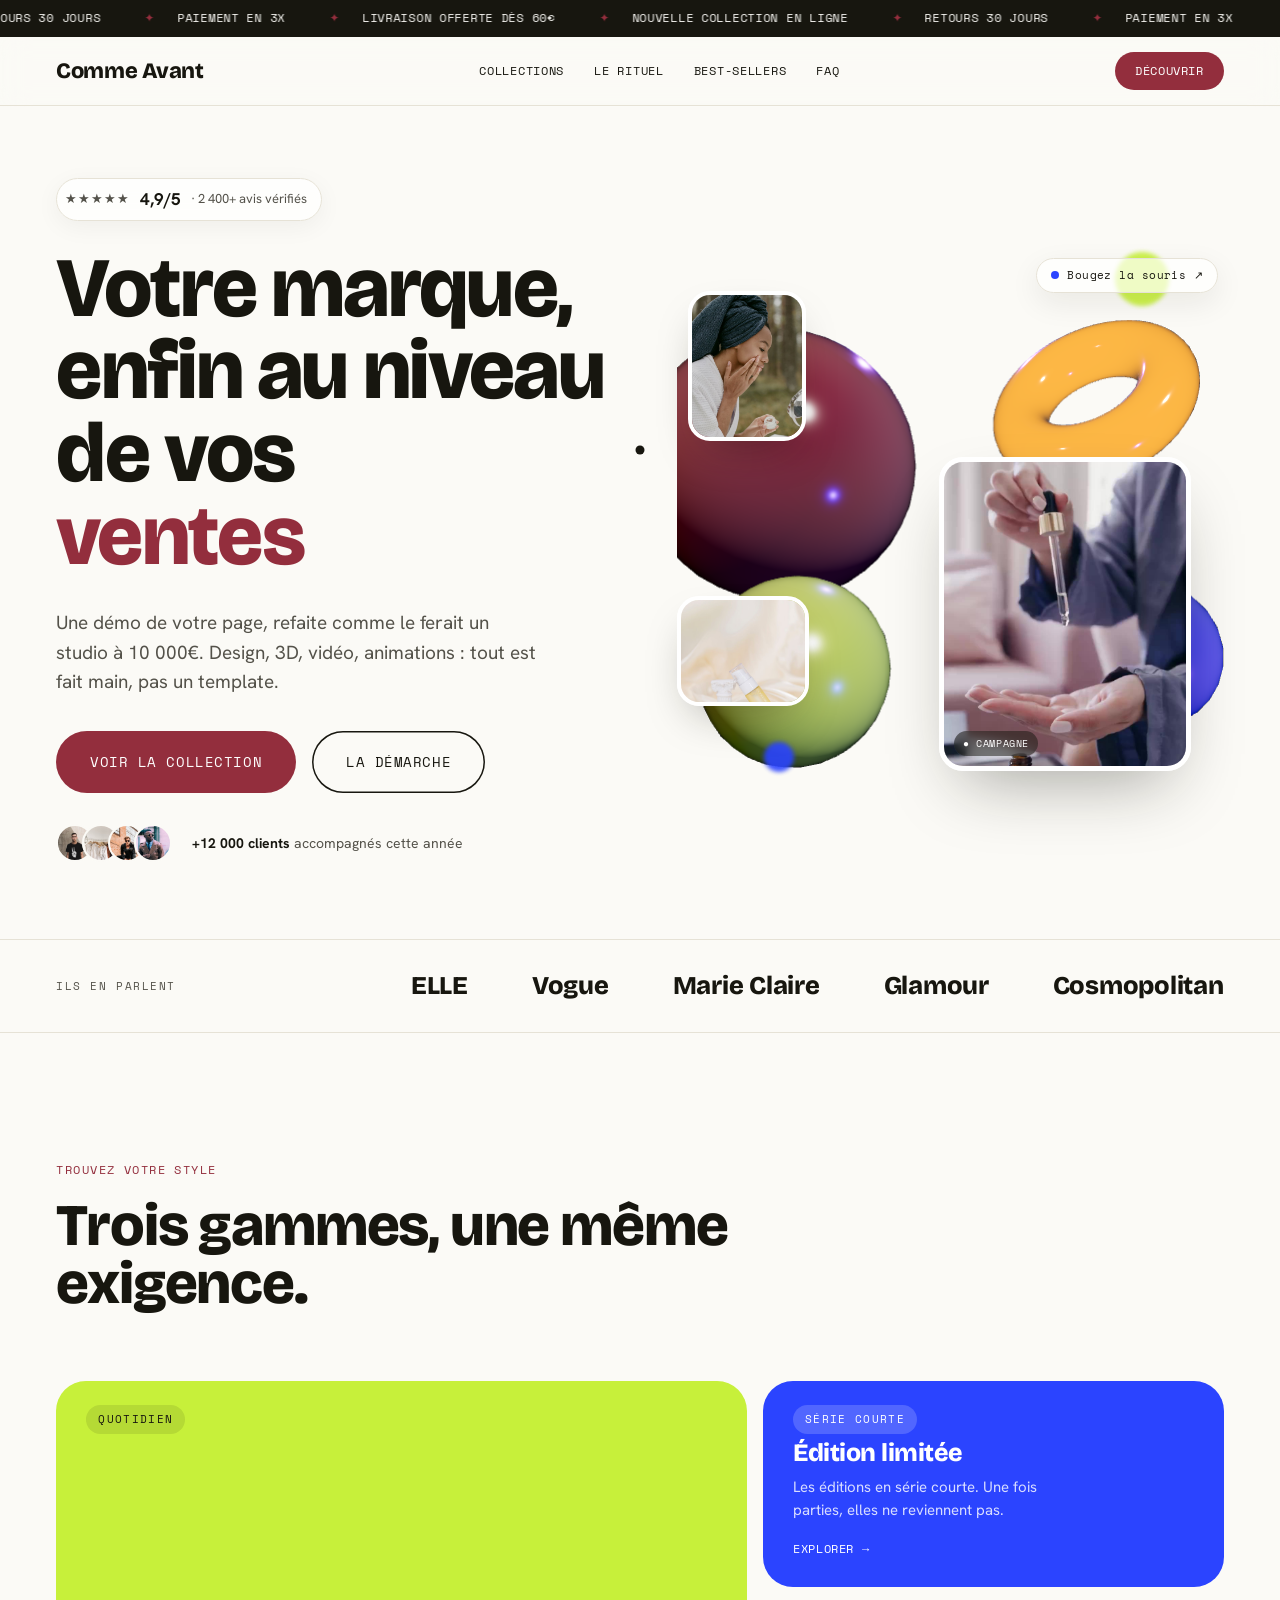
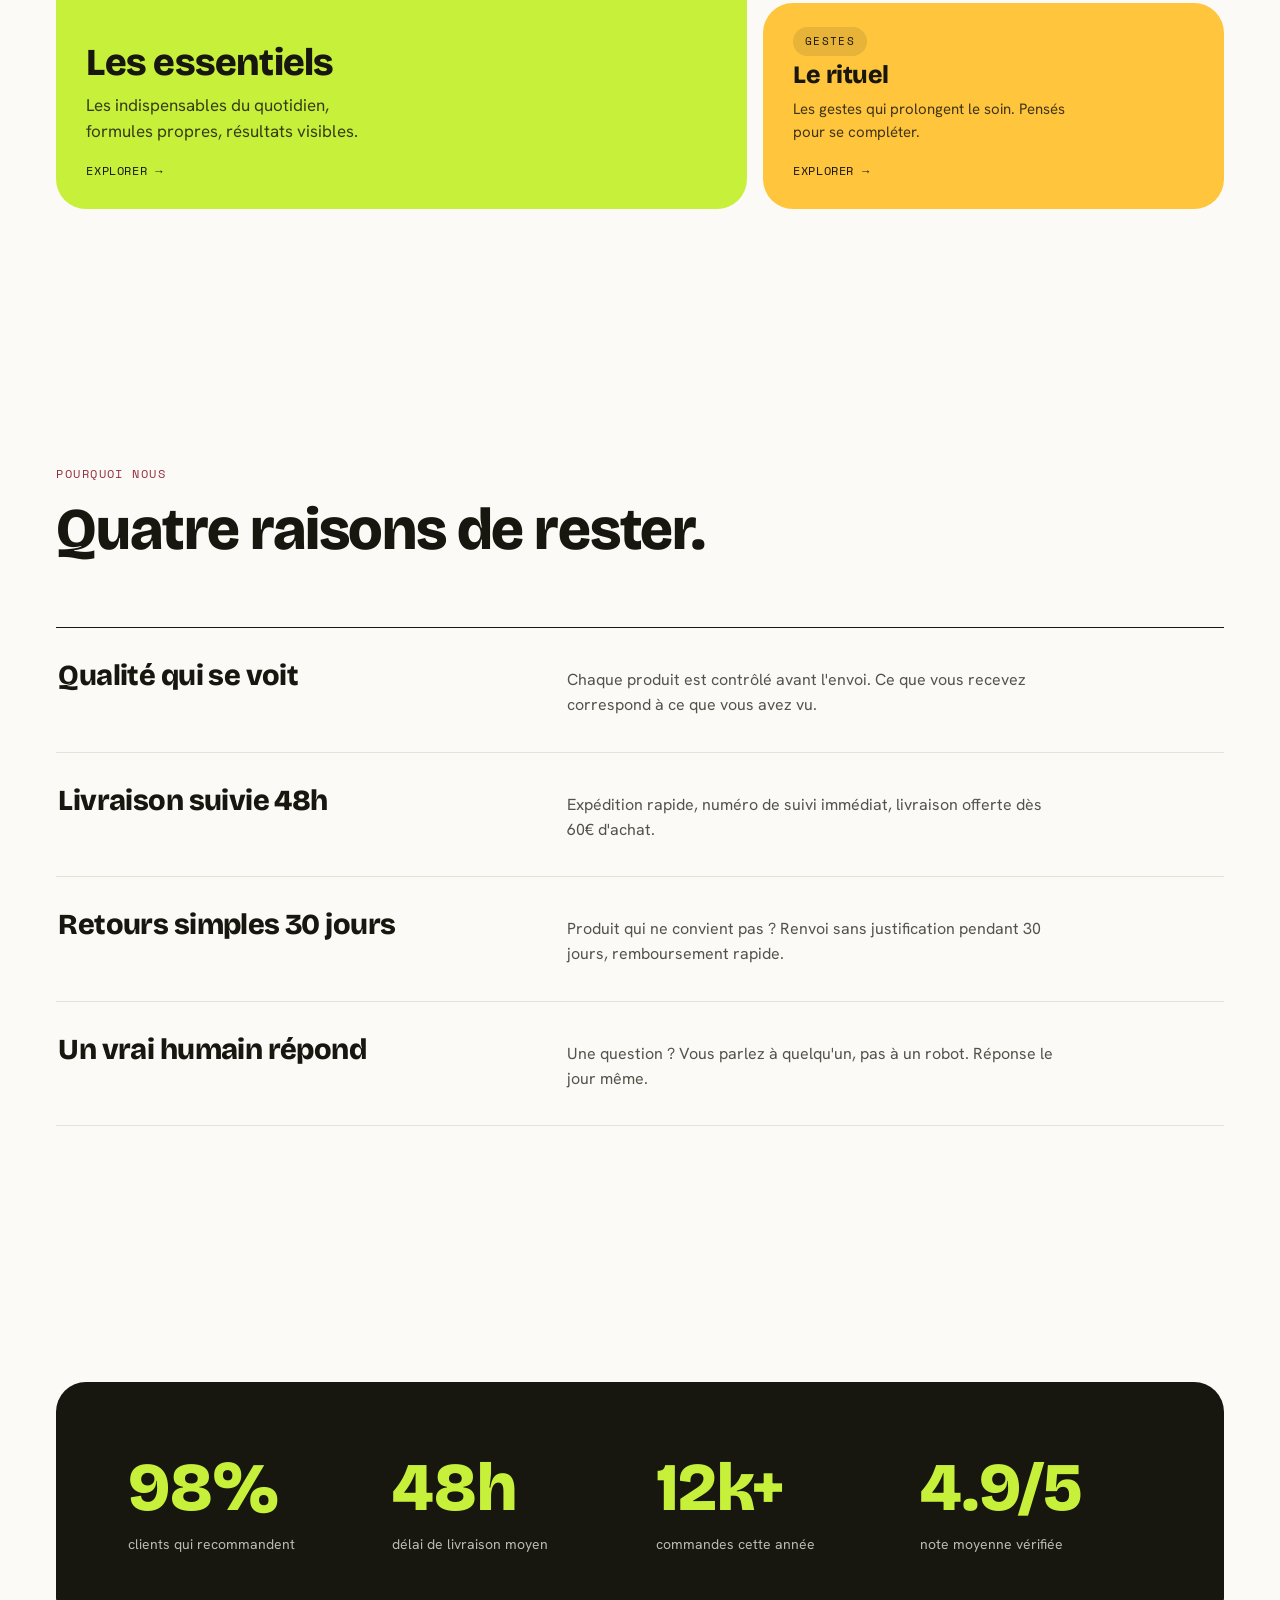
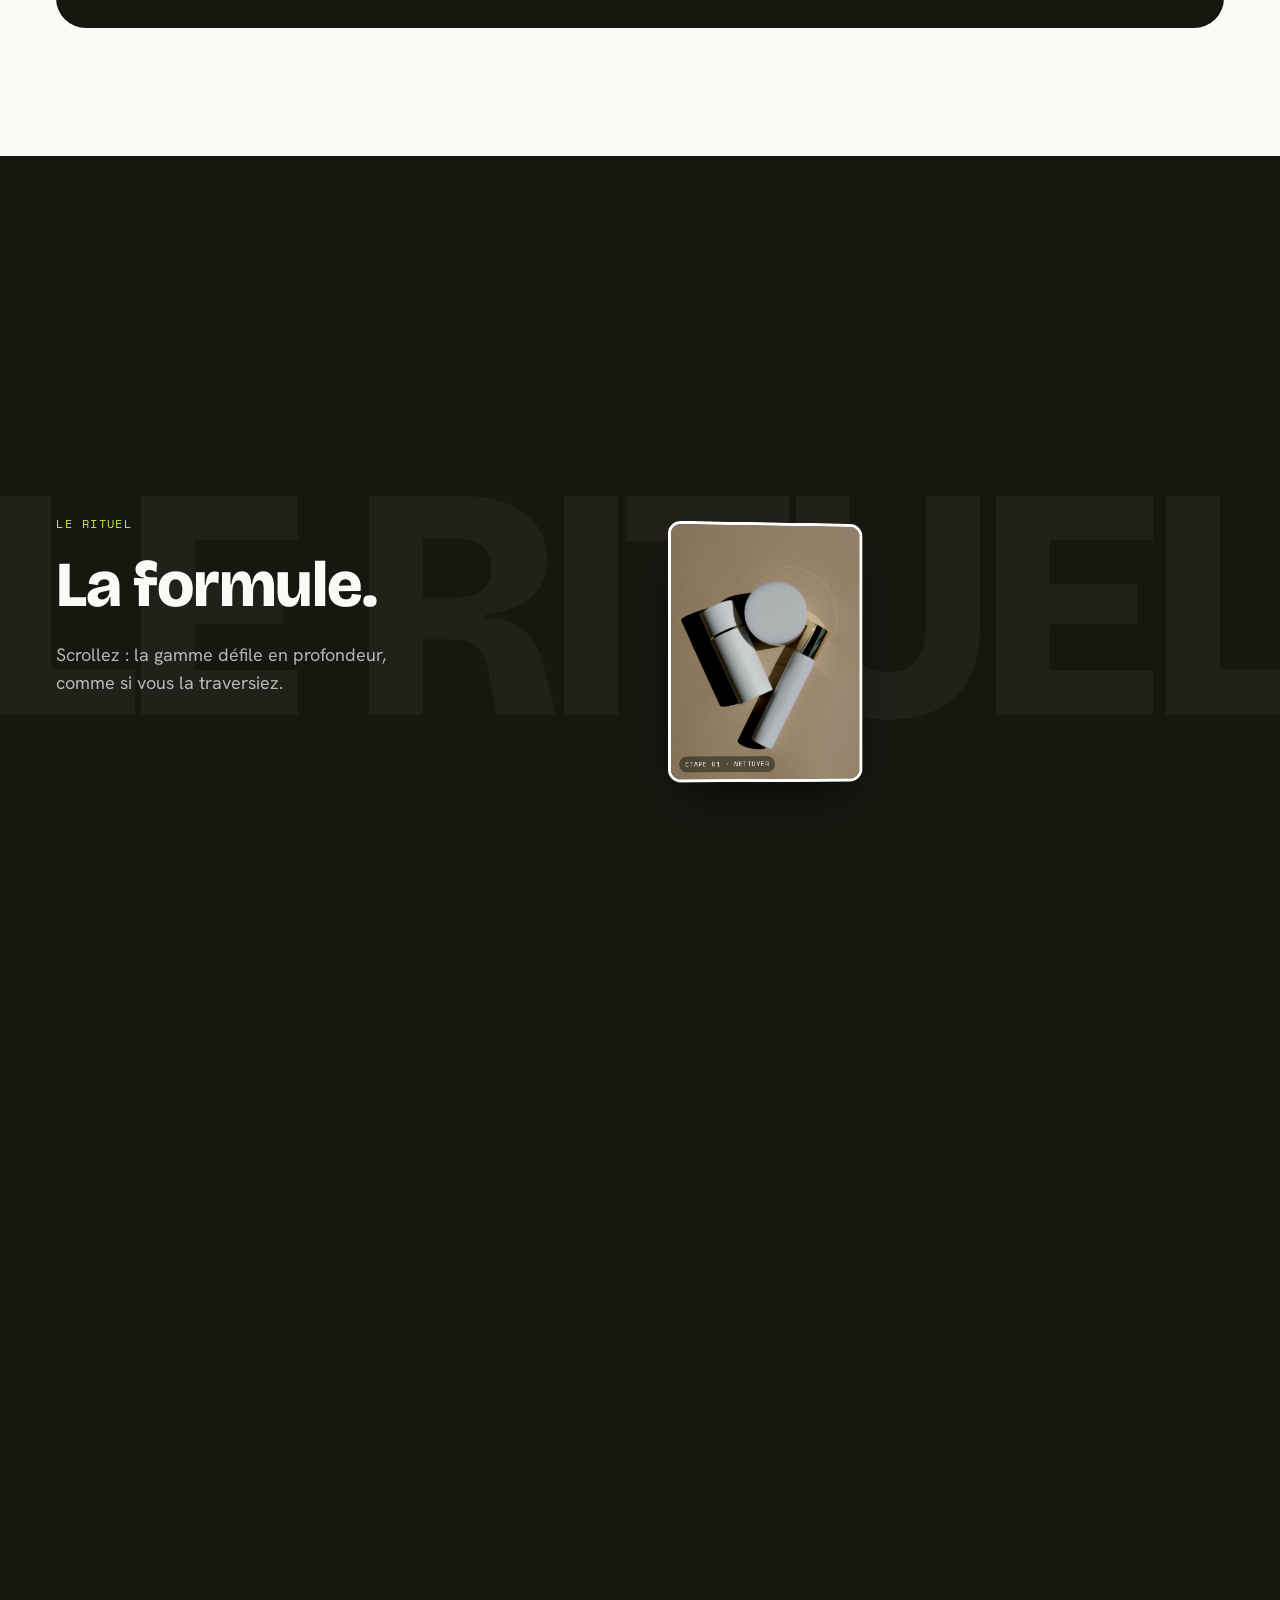
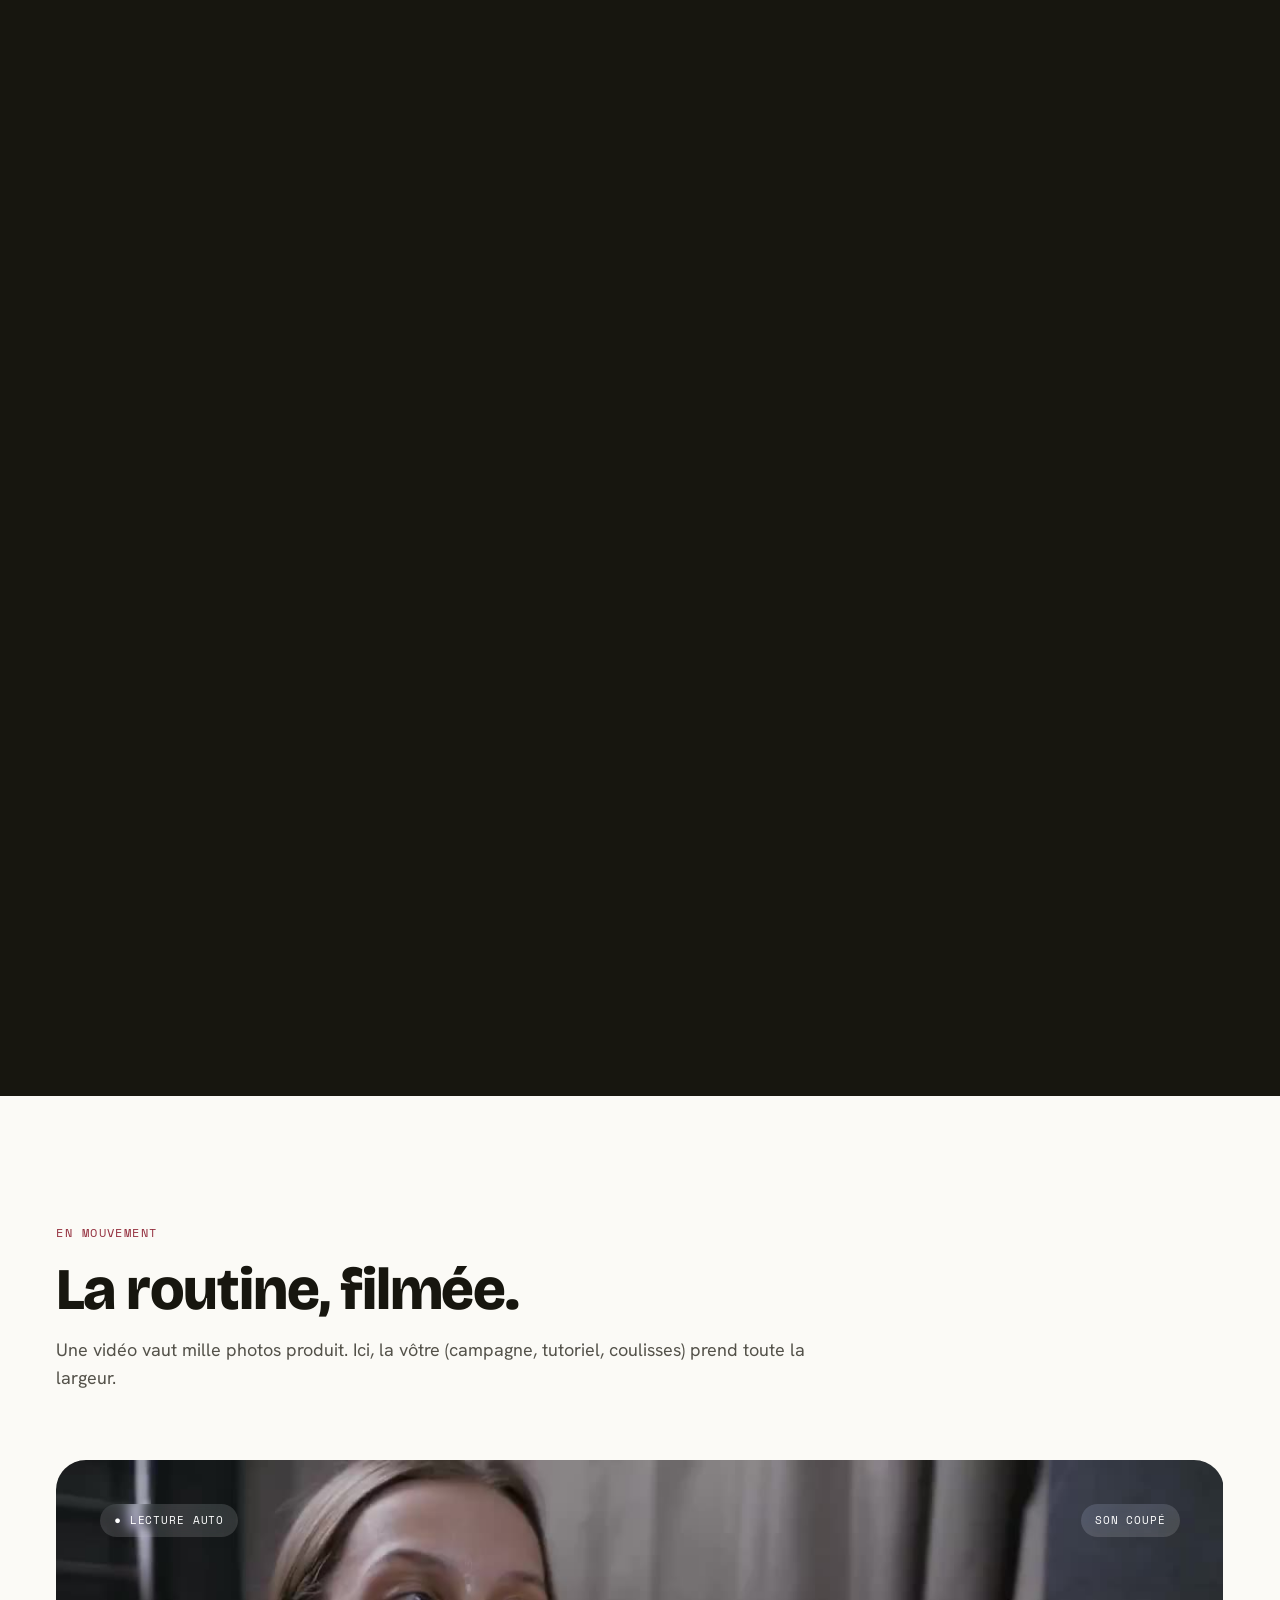
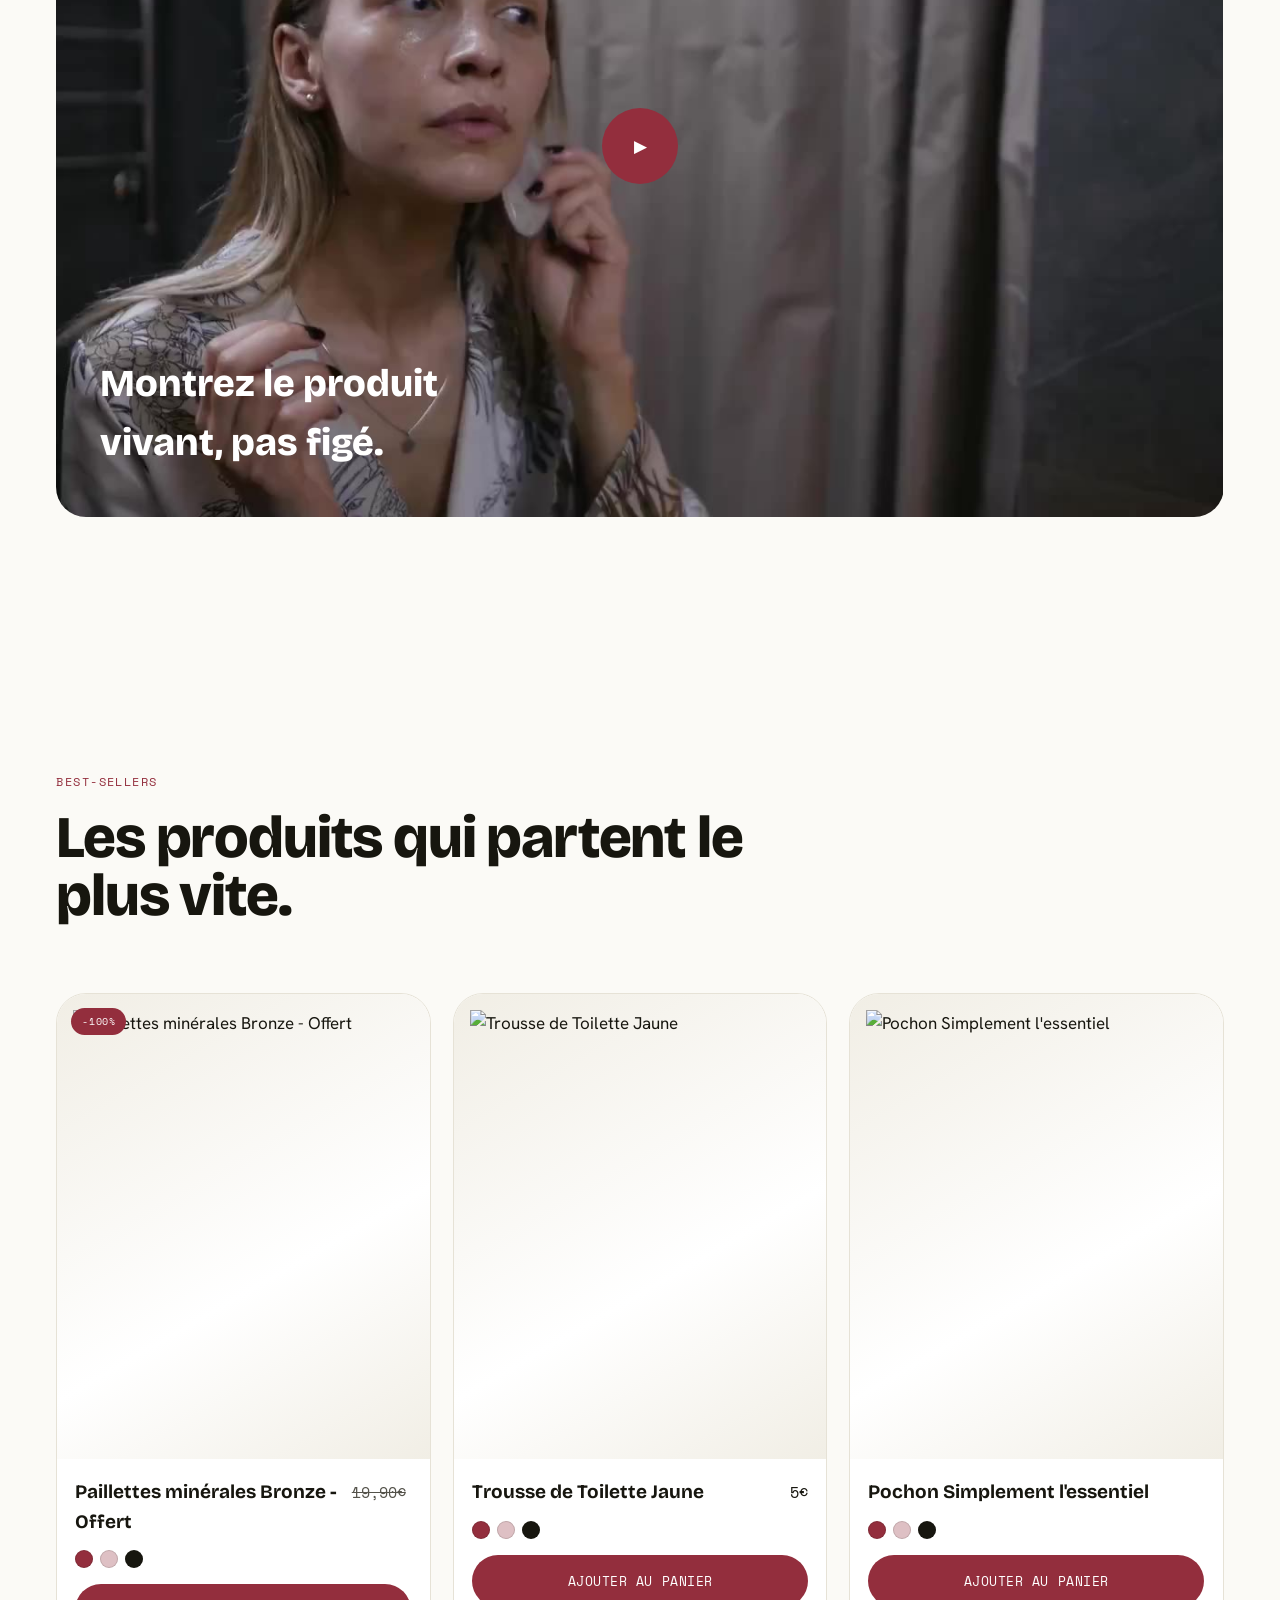
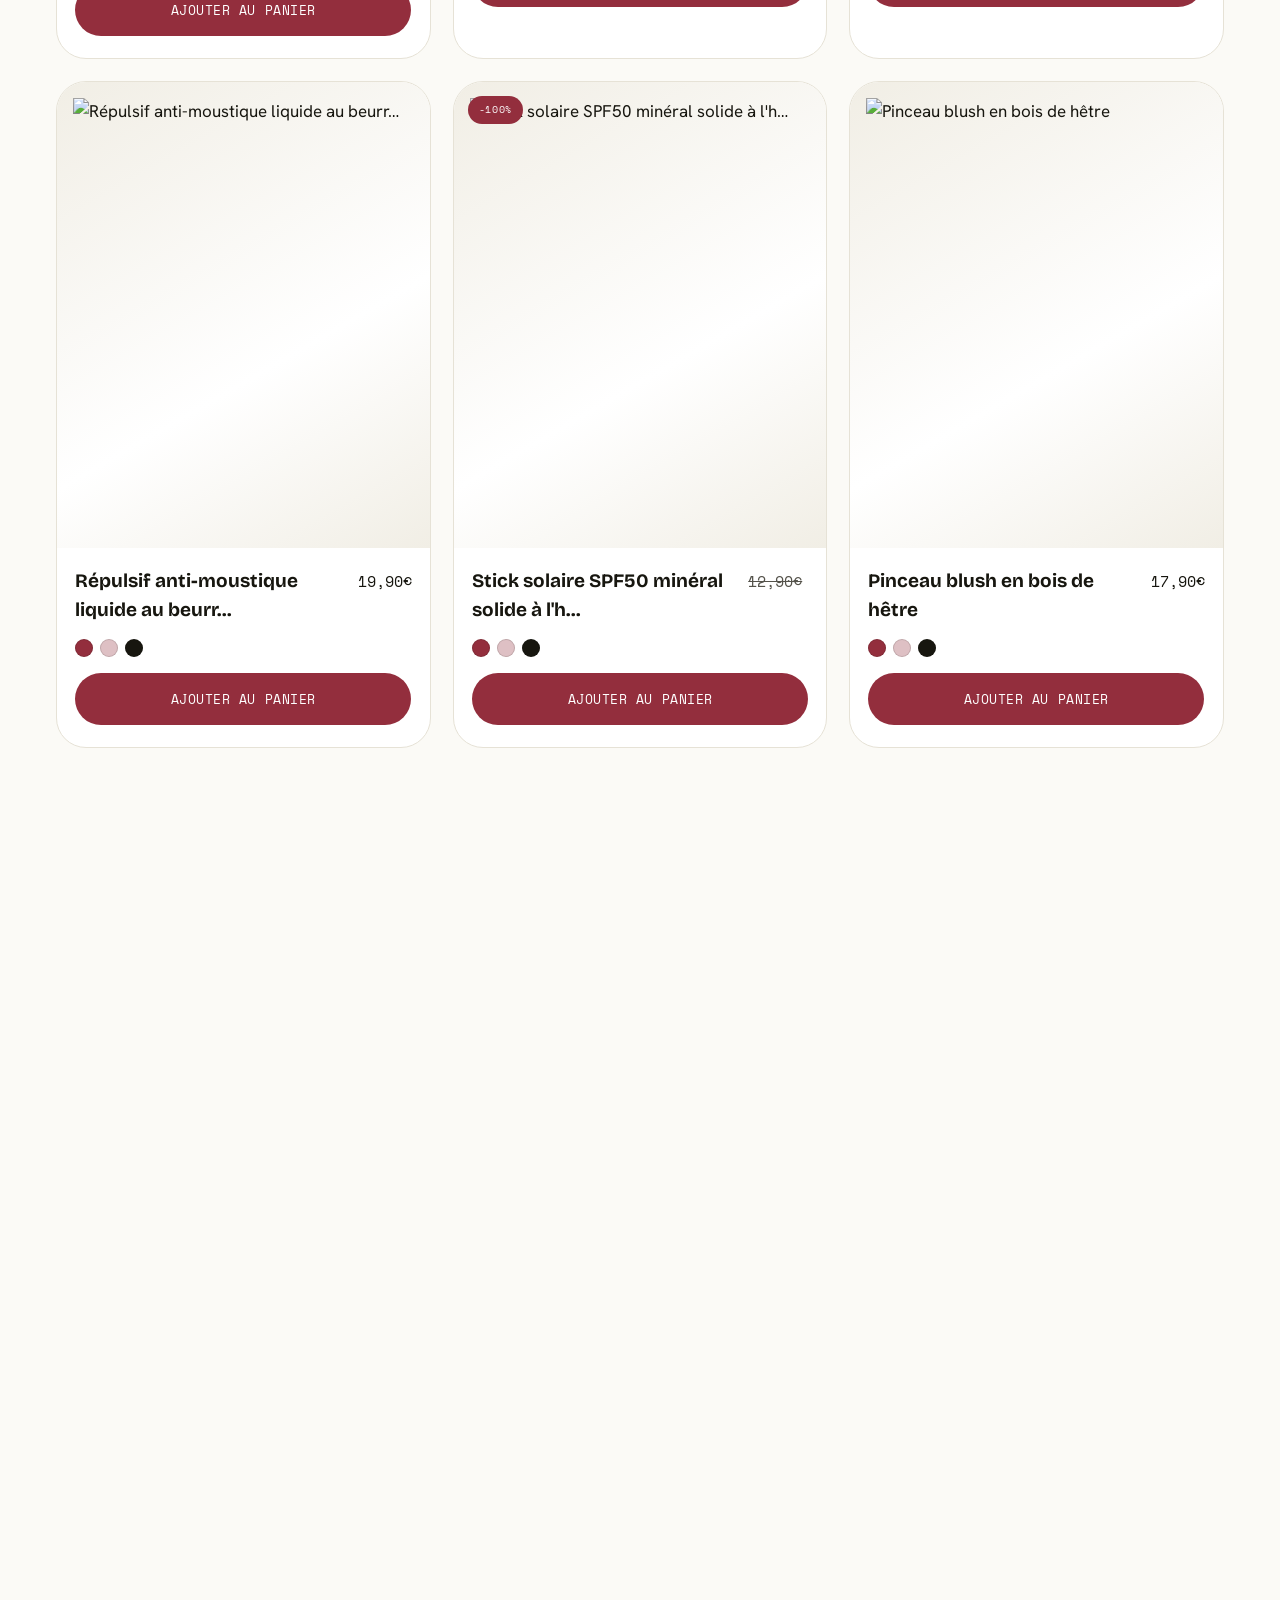
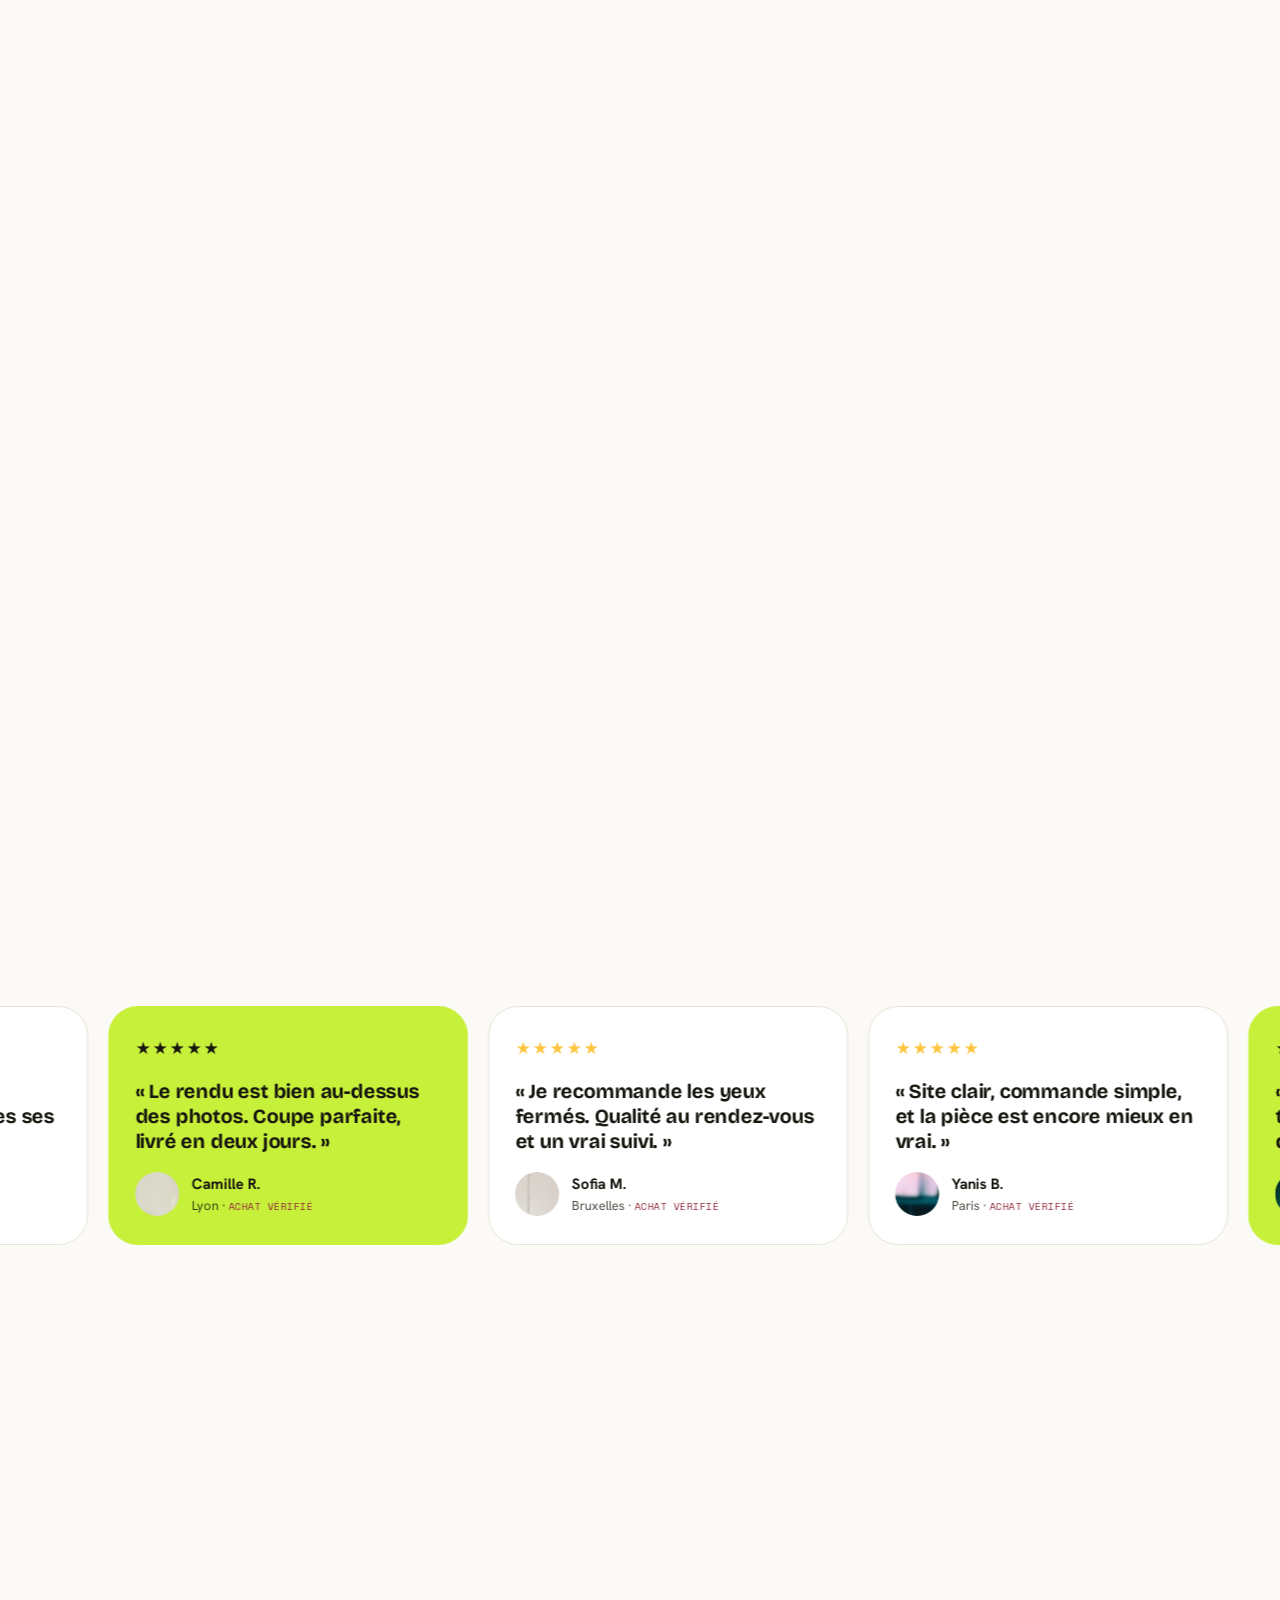
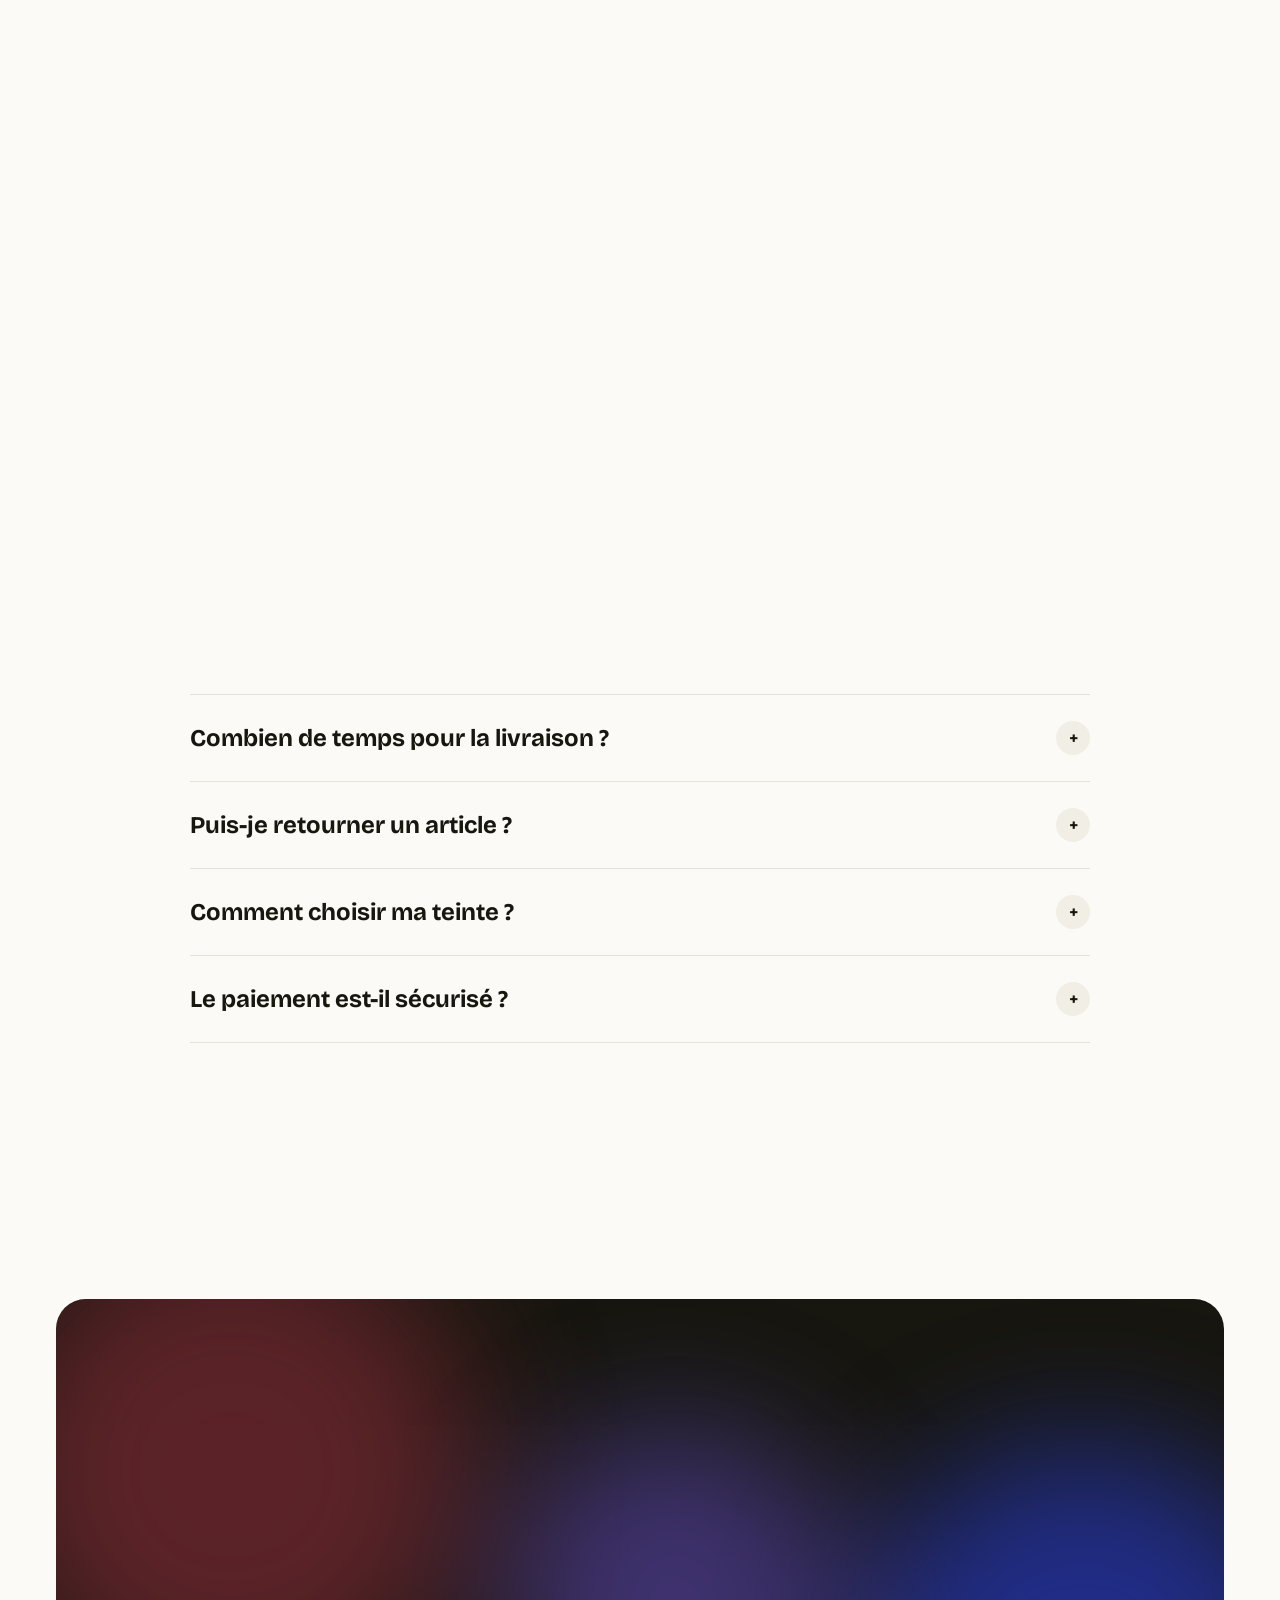
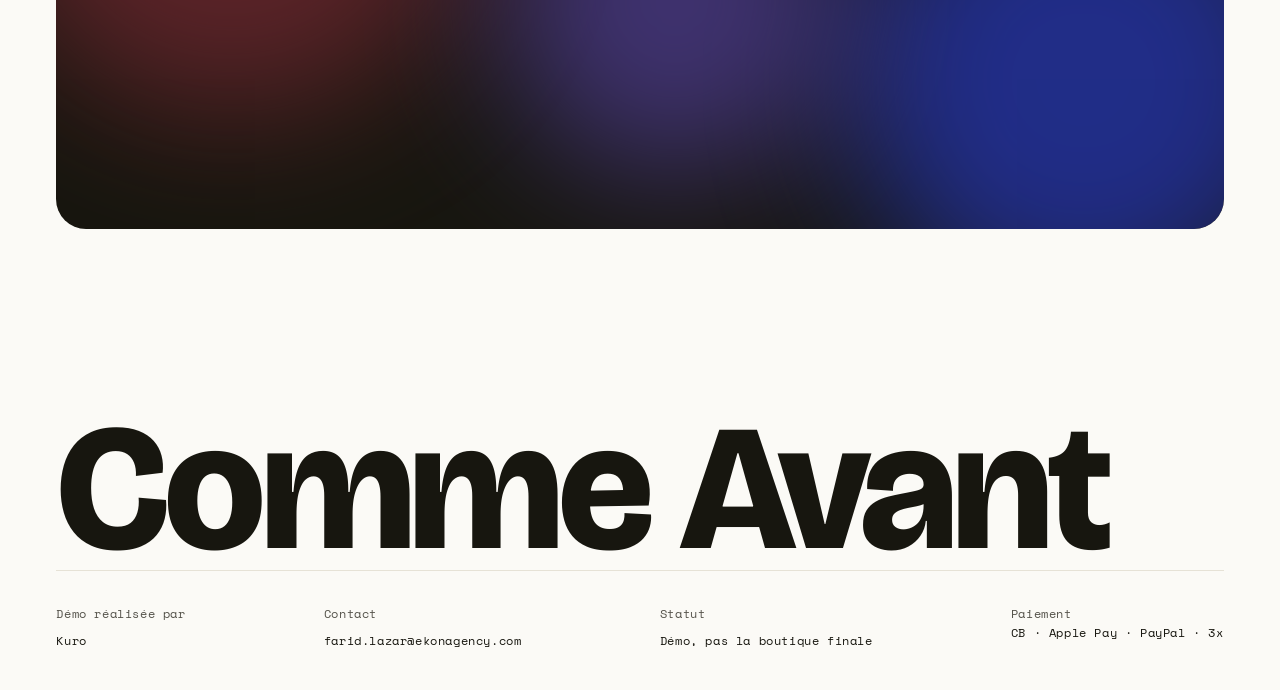
==== commit 7eff76a8: "3D/design premium: verre refraction reelle (transmission Three.js), liquid glass (SVG displacement, " ====
--- a/comme-avant/index.html
+++ b/comme-avant/index.html
@@ -49,7 +49,7 @@
 <header class="hero wrap" id="top">
   <div class="hero__grid">
     <div class="hero__col">
-      <div class="hero__badge" data-anim="rise">
+      <div class="hero__badge" data-anim="rise" data-glass data-glass-radius="999">
         <span class="hero__stars" role="img" aria-label="Noté 4,9 sur 5">★★★★★</span>
         <b>4,9/5</b><span>· 2 400+ avis vérifiés</span>
       </div>
@@ -67,6 +67,7 @@
           <i style="background-image:url(assets/img/av1.jpg)"></i>
         </div>
         <p><b>+12 000 clients</b> accompagnés cette année</p>
+        <canvas class="hero__sig" id="heroSig" aria-hidden="true"></canvas>
       </div>
     </div>
 
@@ -84,7 +85,7 @@
             <source src="assets/hero-film.mp4" type="video/mp4"></video>
           <span class="lbl">● Campagne</span>
         </div>
-        <div class="hero__tag hero__tag--b" data-anim="pop" style="top:2%;right:1%;bottom:auto">Bougez la souris ↗</div>
+        <div class="hero__tag hero__tag--b" data-anim="pop" data-glass data-glass-radius="999" style="top:2%;right:1%;bottom:auto">Bougez la souris ↗</div>
       </div>
     </div>
   </div>
@@ -192,8 +193,8 @@
     </video>
     <div class="video__ov">
       <div class="top">
-        <span class="video__badge">● Lecture auto</span>
-        <span class="video__badge">Son coupé</span>
+        <span class="video__badge" data-glass data-glass-radius="999">● Lecture auto</span>
+        <span class="video__badge" data-glass data-glass-radius="999">Son coupé</span>
       </div>
       <div class="video__play" aria-hidden="true">▶</div>
       <div class="video__cap">Montrez le produit vivant, pas figé.</div>
--- a/comme-avant/styles.css
+++ b/comme-avant/styles.css
@@ -105,8 +105,9 @@
 .hero{ position:relative; padding-top:clamp(40px,6vw,72px); padding-bottom:clamp(40px,6vw,80px); overflow:hidden; }
 .hero__grid{ display:grid; grid-template-columns:1.02fr .98fr; gap:clamp(24px,4vw,64px); align-items:center; }
 @media (max-width:940px){ .hero__grid{ grid-template-columns:1fr; } }
-.hero__badge{ display:inline-flex; align-items:center; gap:10px; background:var(--card); border:1px solid var(--line);
-  border-radius:var(--r-pill); padding:7px 14px 7px 8px; margin-bottom:26px; box-shadow:0 6px 24px rgba(23,22,15,.05); }
+.hero__badge{ display:inline-flex; align-items:center; gap:10px; background:color-mix(in srgb, var(--card) 72%, transparent); border:1px solid var(--line);
+  border-radius:var(--r-pill); padding:7px 14px 7px 8px; margin-bottom:26px; box-shadow:0 6px 24px rgba(23,22,15,.05);
+  backdrop-filter:blur(14px) saturate(160%); -webkit-backdrop-filter:blur(14px) saturate(160%); }
 .hero__stars{ color:var(--sun); font-size:14px; letter-spacing:1px; }
 .hero__badge b{ font-weight:700; } .hero__badge span{ color:var(--ink-soft); font-size:13px; }
 .hero__title{ font-size:clamp(46px,6.6vw,88px); margin-bottom:24px; }
@@ -124,6 +125,10 @@
 .hero__avatars i{ width:38px; height:38px; border-radius:50%; border:2px solid var(--paper); margin-left:-12px; background-size:cover; }
 .hero__avatars i:first-child{ margin-left:0; }
 .hero__proof p{ font-size:14px; color:var(--ink-soft); } .hero__proof b{ color:var(--ink); }
+/* signature liquide (logo prospect anime en metal liquide, si detecte par le pipeline) */
+.hero__sig{ width:44px; height:44px; border-radius:50%; flex:none; display:none;
+  filter:drop-shadow(0 3px 10px rgba(23,22,15,.22)); }
+.hero__sig.is-on{ display:block; }
 
 .hero__stage{ position:relative; aspect-ratio:1/1; }
 .hero__canvas{ position:absolute; inset:0; width:100%; height:100%; }
@@ -131,8 +136,9 @@
   background:radial-gradient(120% 120% at 30% 25%, var(--sun), var(--brand) 55%, var(--violet)); filter:blur(4px); opacity:.16;
   animation:blob 14s var(--e-io) infinite alternate; }
 @keyframes blob{ to{ border-radius:54% 46% 42% 58%/58% 56% 44% 42%; transform:rotate(12deg) scale(1.05); } }
-.hero__tag{ position:absolute; z-index:3; background:var(--card); border:1px solid var(--line); border-radius:var(--r-pill);
-  padding:8px 14px; font-family:var(--f-mono); font-size:11px; letter-spacing:.04em; box-shadow:0 10px 30px rgba(23,22,15,.08); display:flex; align-items:center; gap:8px; }
+.hero__tag{ position:absolute; z-index:3; background:color-mix(in srgb, var(--card) 68%, transparent); border:1px solid var(--line); border-radius:var(--r-pill);
+  padding:8px 14px; font-family:var(--f-mono); font-size:11px; letter-spacing:.04em; box-shadow:0 10px 30px rgba(23,22,15,.08); display:flex; align-items:center; gap:8px;
+  backdrop-filter:blur(12px) saturate(160%); -webkit-backdrop-filter:blur(12px) saturate(160%); }
 .hero__tag::before{ content:""; width:8px; height:8px; border-radius:50%; }
 .hero__tag--a{ top:14%; left:-2%; } .hero__tag--a::before{ background:var(--brand); }
 .hero__tag--b{ bottom:16%; right:-3%; } .hero__tag--b::before{ background:var(--cobalt); }
@@ -196,7 +202,7 @@
 .video video{ width:100%; height:100%; object-fit:cover; }
 .video__ov{ position:absolute; inset:0; display:flex; flex-direction:column; justify-content:space-between; padding:clamp(24px,4vw,44px); pointer-events:none; }
 .video__ov .top{ display:flex; justify-content:space-between; color:#fff; }
-.video__badge{ font-family:var(--f-mono); font-size:11px; letter-spacing:.08em; text-transform:uppercase; background:rgba(255,255,255,.14); backdrop-filter:blur(6px); padding:8px 14px; border-radius:var(--r-pill); }
+.video__badge{ font-family:var(--f-mono); font-size:11px; letter-spacing:.08em; text-transform:uppercase; color:#fff; background:rgba(255,255,255,.14); backdrop-filter:blur(6px) saturate(160%); -webkit-backdrop-filter:blur(6px) saturate(160%); padding:8px 14px; border-radius:var(--r-pill); }
 .video__play{ width:76px; height:76px; border-radius:50%; background:var(--brand); color:#fff; display:grid; place-items:center; align-self:center; margin:auto; }
 .video__cap{ color:#fff; font-family:var(--f-display); font-weight:800; font-size:clamp(22px,3vw,38px); max-width:16ch; }
 .video__note{ margin-top:16px; font-family:var(--f-mono); font-size:11px; letter-spacing:.06em; text-transform:uppercase; color:var(--ink-soft); }
@@ -291,7 +297,8 @@
 .footer__mark{ font-family:var(--f-display); font-weight:800; font-size:clamp(60px,14vw,180px); line-height:.8; letter-spacing:-.03em; margin-bottom:10px; }
 
 /* images */
-.media__img{ position:absolute; inset:0; width:100%; height:100%; object-fit:cover; }
+/* produits : contain + padding => photo prospect entiere, jamais rognee (mentions/bords preserves) */
+.media__img{ position:absolute; inset:0; width:100%; height:100%; box-sizing:border-box; padding:16px; object-fit:contain; }
 .imgcover{ width:100%; height:100%; object-fit:cover; display:block; }
 
 /* =========================================================
